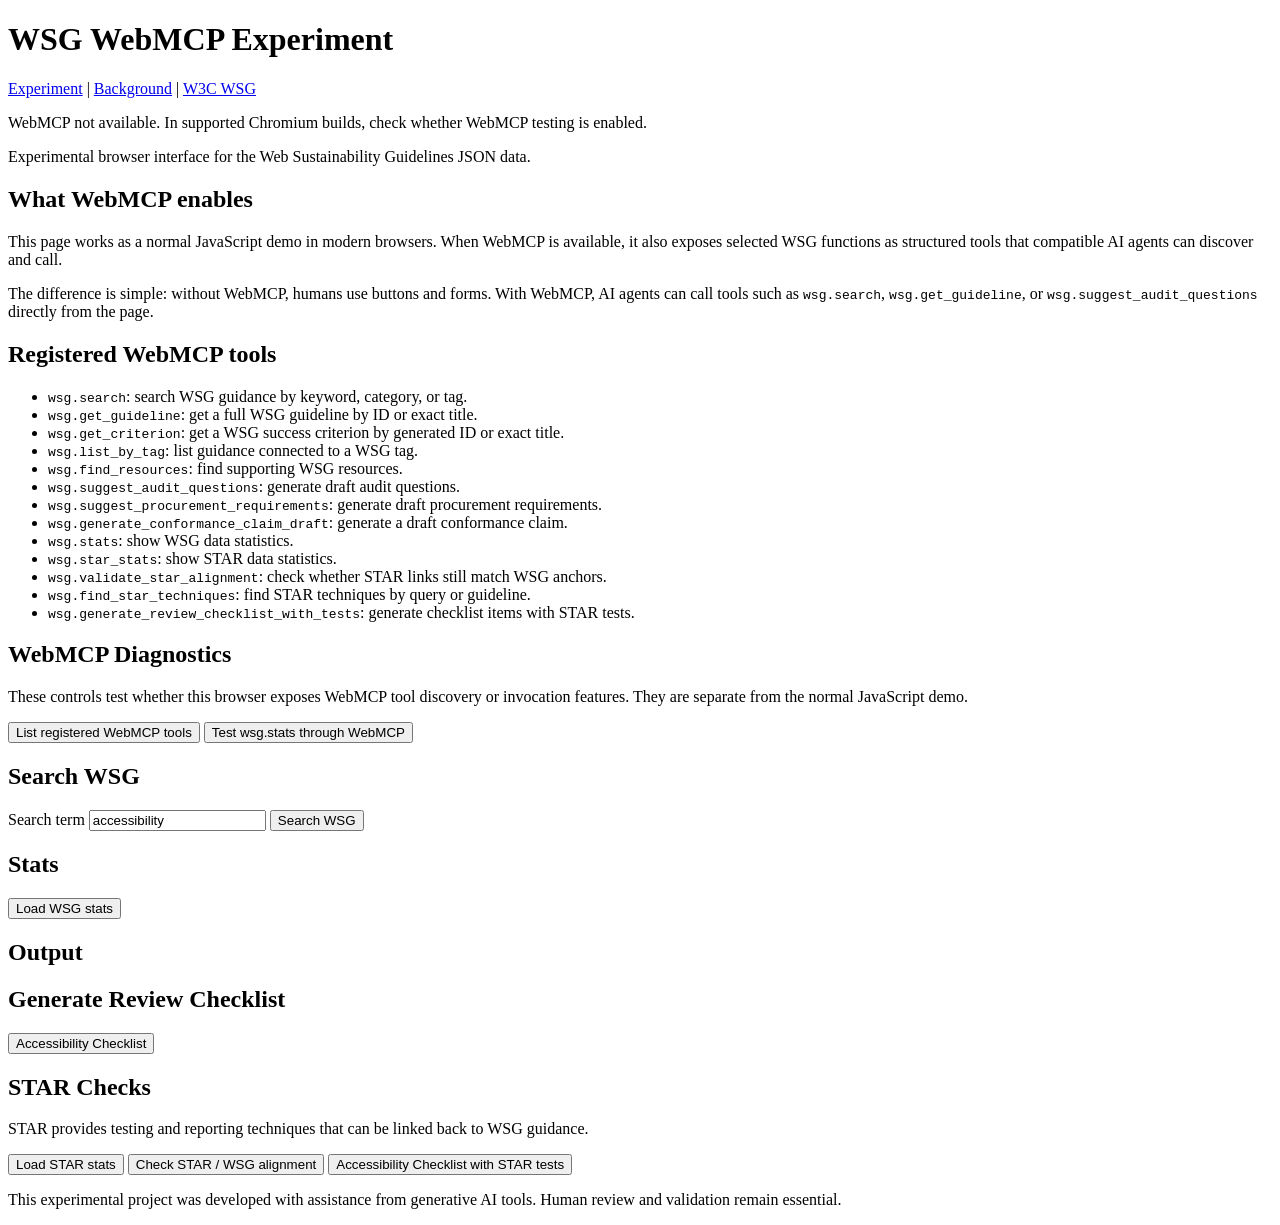
==== index.html @ 230e34dc "Update index.html" ====
<!doctype html>
<html lang="en">
<head>
  <meta charset="utf-8">
  <title>WSG WebMCP Experiment</title>
</head>
<body>
  <header>
    <h1>WSG WebMCP Experiment</h1>

    <nav>
      <a href="./index.html">Experiment</a>
      |
      <a href="./background.html">Background</a>
      |
      <a href="https://www.w3.org/TR/web-sustainability-guidelines/">W3C WSG</a>
    </nav>
  </header>

  <main>
    <p id="webmcp-status">Checking WebMCP...</p>

    <p>
      Experimental browser interface for the Web Sustainability Guidelines JSON data.
    </p>

    <section>
      <h2>What WebMCP enables</h2>

      <p>
        This page works as a normal JavaScript demo in modern browsers. When WebMCP is
        available, it also exposes selected WSG functions as structured tools that compatible
        AI agents can discover and call.
      </p>

      <p>
        The difference is simple: without WebMCP, humans use buttons and forms. With WebMCP,
        AI agents can call tools such as <code>wsg.search</code>,
        <code>wsg.get_guideline</code>, or <code>wsg.suggest_audit_questions</code>
        directly from the page.
      </p>
    </section>

    <section>
      <h2>Registered WebMCP tools</h2>

      <ul>
        <li><code>wsg.search</code>: search WSG guidance by keyword, category, or tag.</li>
        <li><code>wsg.get_guideline</code>: get a full WSG guideline by ID or exact title.</li>
        <li><code>wsg.get_criterion</code>: get a WSG success criterion by generated ID or exact title.</li>
        <li><code>wsg.list_by_tag</code>: list guidance connected to a WSG tag.</li>
        <li><code>wsg.find_resources</code>: find supporting WSG resources.</li>
        <li><code>wsg.suggest_audit_questions</code>: generate draft audit questions.</li>
        <li><code>wsg.suggest_procurement_requirements</code>: generate draft procurement requirements.</li>
        <li><code>wsg.generate_conformance_claim_draft</code>: generate a draft conformance claim.</li>
        <li><code>wsg.stats</code>: show WSG data statistics.</li>

<li><code>wsg.star_stats</code>: show STAR data statistics.</li>
<li><code>wsg.validate_star_alignment</code>: check whether STAR links still match WSG anchors.</li>
<li><code>wsg.find_star_techniques</code>: find STAR techniques by query or guideline.</li>
<li><code>wsg.generate_review_checklist_with_tests</code>: generate checklist items with STAR tests.</li>
        
      </ul>
    </section>

<section>
  <h2>WebMCP Diagnostics</h2>

  <p>
    These controls test whether this browser exposes WebMCP tool discovery or
    invocation features. They are separate from the normal JavaScript demo.
  </p>

  <button id="list-webmcp-tools" type="button">
    List registered WebMCP tools
  </button>

  <button id="test-webmcp-stats" type="button">
    Test wsg.stats through WebMCP
  </button>

  <pre id="webmcp-output"></pre>
</section>

<pre id="tool-output"></pre>
    
    <section>
      <h2>Search WSG</h2>

      <label for="search-query">Search term</label>
      <input id="search-query" type="search" value="accessibility">

      <button id="search-wsg" type="button">Search WSG</button>
    </section>

    <section>
      <h2>Stats</h2>

      <button id="load-stats" type="button">Load WSG stats</button>
    </section>

    <section>
      <h2>Output</h2>

      <pre id="output"></pre>
    </section>
  </main>

<h2>Generate Review Checklist</h2>

<button id="generate-checklist">
  Accessibility Checklist
</button>


<section>
  <h2>STAR Checks</h2>

  <p>
    STAR provides testing and reporting techniques that can be linked back to WSG guidance.
  </p>

  <button id="load-star-stats" type="button">
    Load STAR stats
  </button>

  <button id="validate-star-alignment" type="button">
    Check STAR / WSG alignment
  </button>

  <button id="generate-checklist-with-tests" type="button">
    Accessibility Checklist with STAR tests
  </button>
</section>

  
  <footer>
    <p>
      This experimental project was developed with assistance from generative AI tools.
      Human review and validation remain essential.
    </p>
  </footer>

  <script type="module" src="./src/app.js"></script>
</body>
</html>
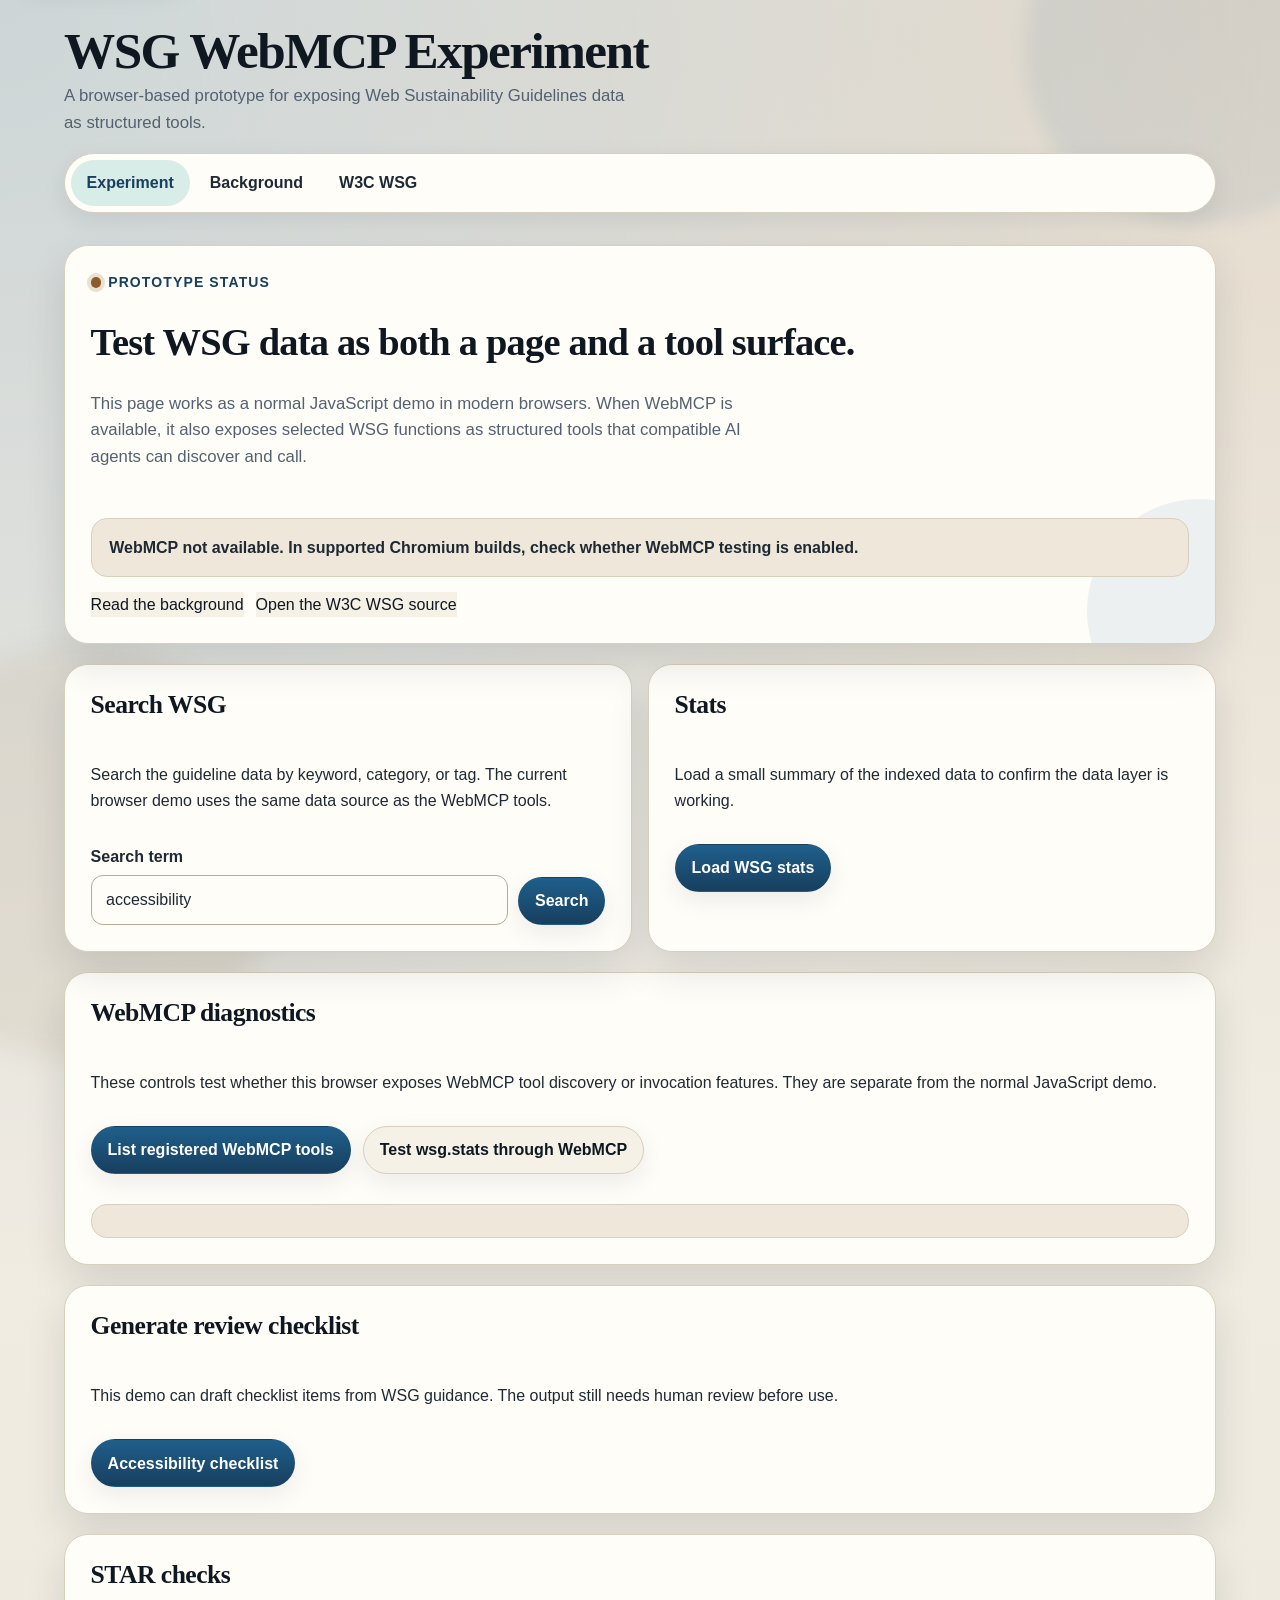
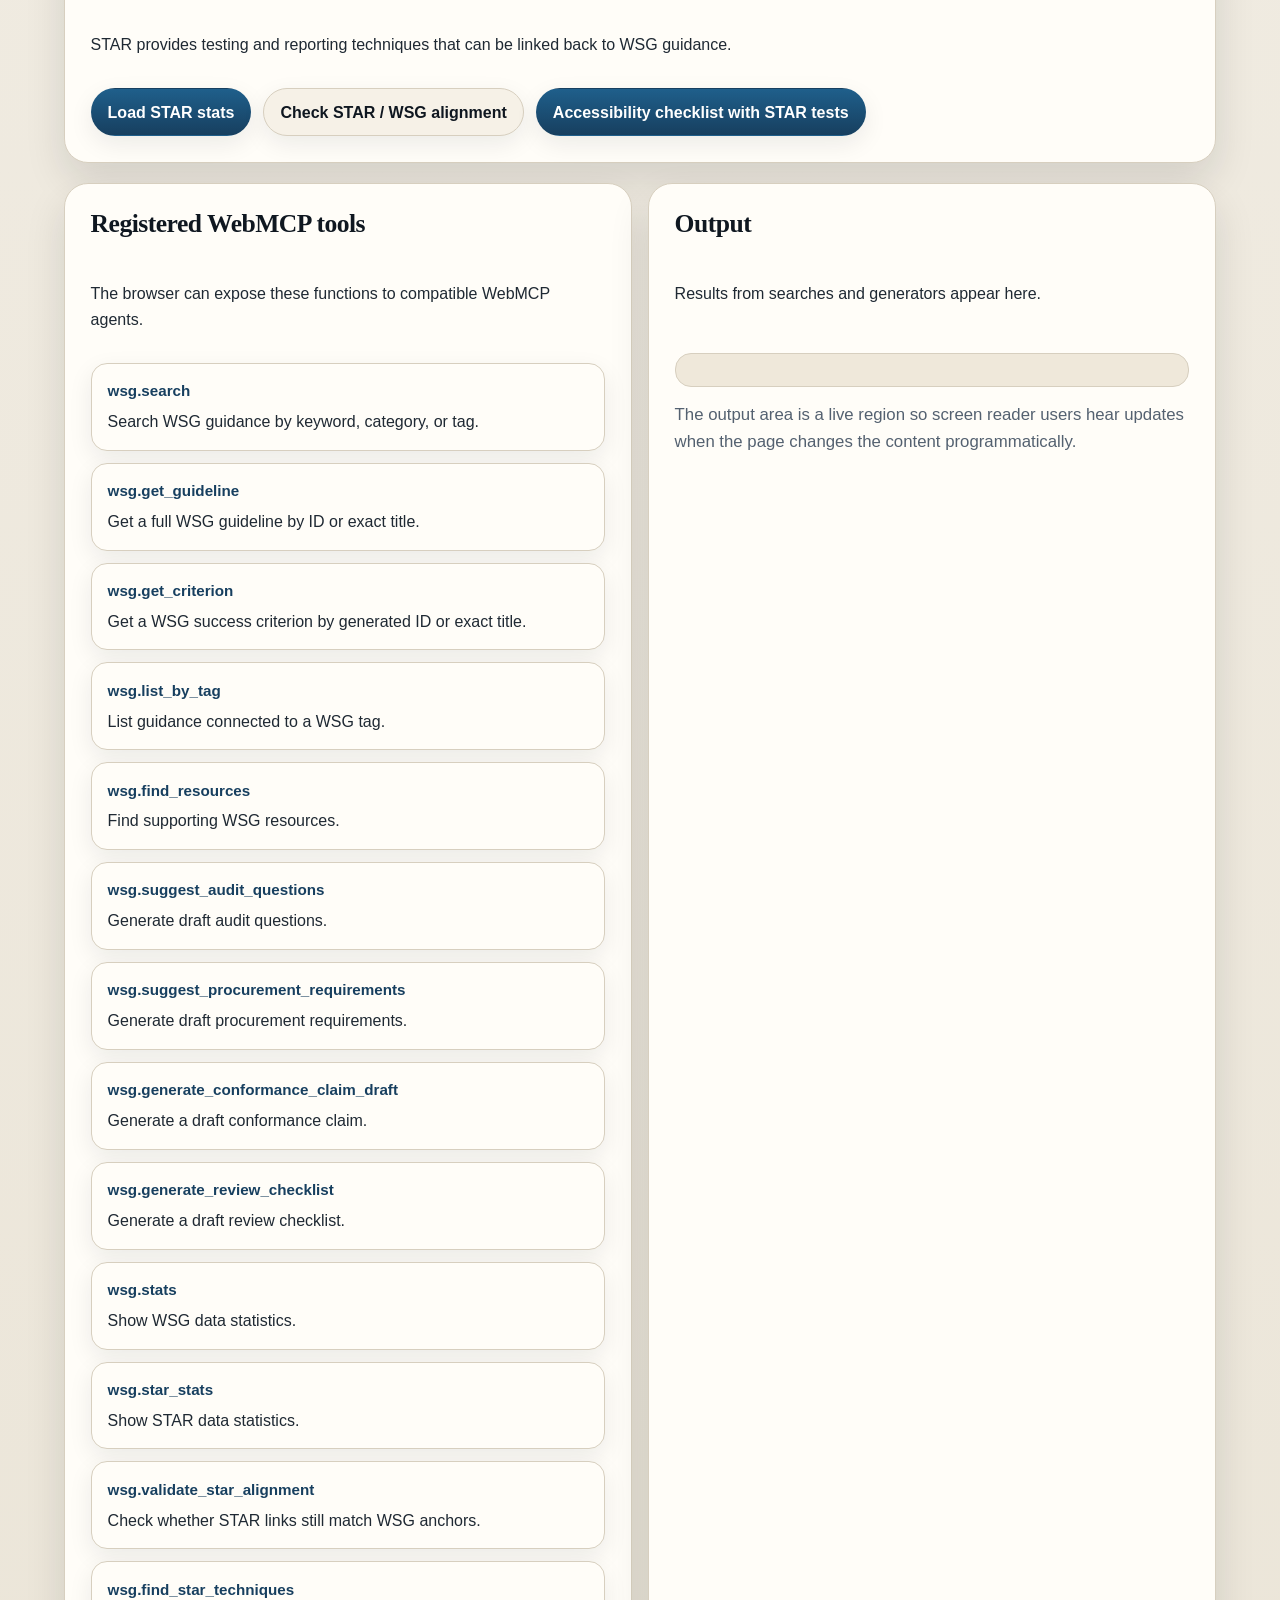
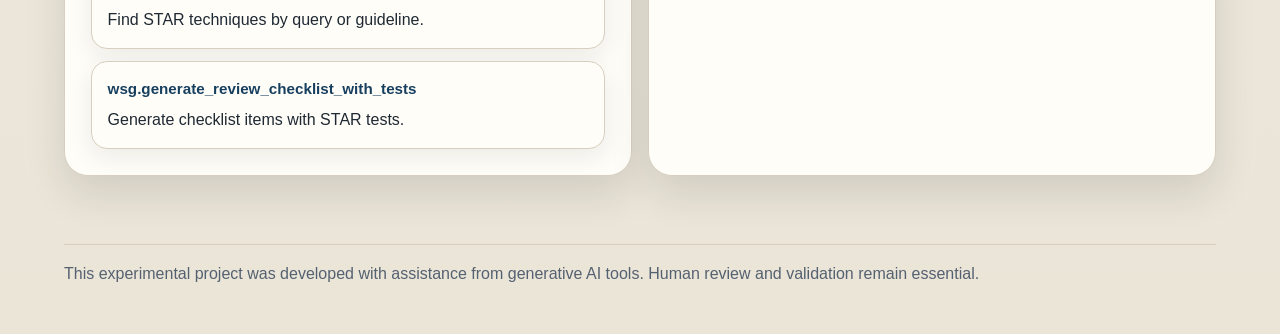
==== commit 9ad72c44: "Improve page design and accessibility" ====
--- a/index.html
+++ b/index.html
@@ -2,139 +2,190 @@
 <html lang="en">
 <head>
   <meta charset="utf-8">
+  <meta name="viewport" content="width=device-width, initial-scale=1">
   <title>WSG WebMCP Experiment</title>
+  <link rel="stylesheet" href="./styles/site.css">
 </head>
 <body>
-  <header>
-    <h1>WSG WebMCP Experiment</h1>
+  <a class="skip-link" href="#main">Skip to main content</a>
 
-    <nav>
-      <a href="./index.html">Experiment</a>
-      |
-      <a href="./background.html">Background</a>
-      |
-      <a href="https://www.w3.org/TR/web-sustainability-guidelines/">W3C WSG</a>
+  <header class="site-header">
+    <div class="site-branding">
+      <h1 class="site-title">WSG WebMCP Experiment</h1>
+      <p class="site-tagline">
+        A browser-based prototype for exposing Web Sustainability Guidelines data as
+        structured tools.
+      </p>
+    </div>
+
+    <nav class="site-nav" aria-label="Primary">
+      <ul class="site-nav__list">
+        <li><a href="./index.html" aria-current="page">Experiment</a></li>
+        <li><a href="./background.html">Background</a></li>
+        <li><a href="https://www.w3.org/TR/web-sustainability-guidelines/">W3C WSG</a></li>
+      </ul>
     </nav>
   </header>
 
-  <main>
-    <p id="webmcp-status">Checking WebMCP...</p>
+  <main id="main" class="page-shell" tabindex="-1">
+    <section class="hero">
+      <div class="hero__inner stack">
+        <p class="eyebrow">Prototype status</p>
+        <h2>Test WSG data as both a page and a tool surface.</h2>
 
-    <p>
-      Experimental browser interface for the Web Sustainability Guidelines JSON data.
-    </p>
+        <p class="lede">
+          This page works as a normal JavaScript demo in modern browsers. When WebMCP is
+          available, it also exposes selected WSG functions as structured tools that
+          compatible AI agents can discover and call.
+        </p>
 
-    <section>
-      <h2>What WebMCP enables</h2>
+        <p id="webmcp-status" class="status" role="status" aria-live="polite" aria-atomic="true">
+          Checking WebMCP...
+        </p>
 
-      <p>
-        This page works as a normal JavaScript demo in modern browsers. When WebMCP is
-        available, it also exposes selected WSG functions as structured tools that compatible
-        AI agents can discover and call.
-      </p>
-
-      <p>
-        The difference is simple: without WebMCP, humans use buttons and forms. With WebMCP,
-        AI agents can call tools such as <code>wsg.search</code>,
-        <code>wsg.get_guideline</code>, or <code>wsg.suggest_audit_questions</code>
-        directly from the page.
-      </p>
+        <div class="actions">
+          <a class="button secondary" href="./background.html">Read the background</a>
+          <a class="button secondary" href="https://www.w3.org/TR/web-sustainability-guidelines/">
+            Open the W3C WSG source
+          </a>
+        </div>
+      </div>
     </section>
 
-    <section>
-      <h2>Registered WebMCP tools</h2>
+    <div class="panel-grid panel-grid--two">
+      <section class="panel">
+        <div class="panel__inner stack">
+          <h2>Search WSG</h2>
 
-      <ul>
-        <li><code>wsg.search</code>: search WSG guidance by keyword, category, or tag.</li>
-        <li><code>wsg.get_guideline</code>: get a full WSG guideline by ID or exact title.</li>
-        <li><code>wsg.get_criterion</code>: get a WSG success criterion by generated ID or exact title.</li>
-        <li><code>wsg.list_by_tag</code>: list guidance connected to a WSG tag.</li>
-        <li><code>wsg.find_resources</code>: find supporting WSG resources.</li>
-        <li><code>wsg.suggest_audit_questions</code>: generate draft audit questions.</li>
-        <li><code>wsg.suggest_procurement_requirements</code>: generate draft procurement requirements.</li>
-        <li><code>wsg.generate_conformance_claim_draft</code>: generate a draft conformance claim.</li>
-        <li><code>wsg.stats</code>: show WSG data statistics.</li>
+          <p>
+            Search the guideline data by keyword, category, or tag. The current browser demo
+            uses the same data source as the WebMCP tools.
+          </p>
 
-<li><code>wsg.star_stats</code>: show STAR data statistics.</li>
-<li><code>wsg.validate_star_alignment</code>: check whether STAR links still match WSG anchors.</li>
-<li><code>wsg.find_star_techniques</code>: find STAR techniques by query or guideline.</li>
-<li><code>wsg.generate_review_checklist_with_tests</code>: generate checklist items with STAR tests.</li>
-        
-      </ul>
+          <div class="field-row field-row--search">
+            <div>
+              <label for="search-query">Search term</label>
+              <input id="search-query" type="search" value="accessibility">
+            </div>
+
+            <button id="search-wsg" type="button">Search</button>
+          </div>
+        </div>
+      </section>
+
+      <section class="panel">
+        <div class="panel__inner stack">
+          <h2>Stats</h2>
+
+          <p>
+            Load a small summary of the indexed data to confirm the data layer is working.
+          </p>
+
+          <div class="button-row">
+            <button id="load-stats" type="button">Load WSG stats</button>
+          </div>
+        </div>
+      </section>
+    </div>
+
+    <section class="panel">
+      <div class="panel__inner stack">
+        <h2>WebMCP diagnostics</h2>
+
+        <p>
+          These controls test whether this browser exposes WebMCP tool discovery or
+          invocation features. They are separate from the normal JavaScript demo.
+        </p>
+
+        <div class="button-row">
+          <button id="list-webmcp-tools" type="button">List registered WebMCP tools</button>
+          <button id="test-webmcp-stats" type="button" class="secondary">Test wsg.stats through WebMCP</button>
+        </div>
+
+        <pre id="webmcp-output" class="results" role="status" aria-live="polite" aria-atomic="true"></pre>
+      </div>
     </section>
 
-<section>
-  <h2>WebMCP Diagnostics</h2>
+    <section class="panel">
+      <div class="panel__inner stack">
+        <h2>Generate review checklist</h2>
 
-  <p>
-    These controls test whether this browser exposes WebMCP tool discovery or
-    invocation features. They are separate from the normal JavaScript demo.
-  </p>
+        <p>
+          This demo can draft checklist items from WSG guidance. The output still needs human
+          review before use.
+        </p>
 
-  <button id="list-webmcp-tools" type="button">
-    List registered WebMCP tools
-  </button>
-
-  <button id="test-webmcp-stats" type="button">
-    Test wsg.stats through WebMCP
-  </button>
-
-  <pre id="webmcp-output"></pre>
-</section>
-
-<pre id="tool-output"></pre>
-    
-    <section>
-      <h2>Search WSG</h2>
-
-      <label for="search-query">Search term</label>
-      <input id="search-query" type="search" value="accessibility">
-
-      <button id="search-wsg" type="button">Search WSG</button>
+        <div class="button-row">
+          <button id="generate-checklist" type="button">Accessibility checklist</button>
+        </div>
+      </div>
     </section>
 
-    <section>
-      <h2>Stats</h2>
+    <section class="panel">
+      <div class="panel__inner stack">
+        <h2>STAR checks</h2>
 
-      <button id="load-stats" type="button">Load WSG stats</button>
+        <p>
+          STAR provides testing and reporting techniques that can be linked back to WSG
+          guidance.
+        </p>
+
+        <div class="button-row">
+          <button id="load-star-stats" type="button">Load STAR stats</button>
+          <button id="validate-star-alignment" type="button" class="secondary">Check STAR / WSG alignment</button>
+          <button id="generate-checklist-with-tests" type="button">Accessibility checklist with STAR tests</button>
+        </div>
+      </div>
     </section>
 
-    <section>
-      <h2>Output</h2>
+    <div class="panel-grid panel-grid--two">
+      <section class="panel">
+        <div class="panel__inner stack">
+          <h2>Registered WebMCP tools</h2>
 
-      <pre id="output"></pre>
-    </section>
+          <p>
+            The browser can expose these functions to compatible WebMCP agents.
+          </p>
+
+          <ul class="tool-list">
+            <li><span class="tool-name">wsg.search</span>Search WSG guidance by keyword, category, or tag.</li>
+            <li><span class="tool-name">wsg.get_guideline</span>Get a full WSG guideline by ID or exact title.</li>
+            <li><span class="tool-name">wsg.get_criterion</span>Get a WSG success criterion by generated ID or exact title.</li>
+            <li><span class="tool-name">wsg.list_by_tag</span>List guidance connected to a WSG tag.</li>
+            <li><span class="tool-name">wsg.find_resources</span>Find supporting WSG resources.</li>
+            <li><span class="tool-name">wsg.suggest_audit_questions</span>Generate draft audit questions.</li>
+            <li><span class="tool-name">wsg.suggest_procurement_requirements</span>Generate draft procurement requirements.</li>
+            <li><span class="tool-name">wsg.generate_conformance_claim_draft</span>Generate a draft conformance claim.</li>
+            <li><span class="tool-name">wsg.generate_review_checklist</span>Generate a draft review checklist.</li>
+            <li><span class="tool-name">wsg.stats</span>Show WSG data statistics.</li>
+            <li><span class="tool-name">wsg.star_stats</span>Show STAR data statistics.</li>
+            <li><span class="tool-name">wsg.validate_star_alignment</span>Check whether STAR links still match WSG anchors.</li>
+            <li><span class="tool-name">wsg.find_star_techniques</span>Find STAR techniques by query or guideline.</li>
+            <li><span class="tool-name">wsg.generate_review_checklist_with_tests</span>Generate checklist items with STAR tests.</li>
+          </ul>
+        </div>
+      </section>
+
+      <section class="panel">
+        <div class="panel__inner stack">
+          <h2>Output</h2>
+
+          <p>
+            Results from searches and generators appear here.
+          </p>
+
+          <pre id="output" class="results" role="status" aria-live="polite" aria-atomic="true"></pre>
+
+          <p class="lede">
+            The output area is a live region so screen reader users hear updates when the page
+            changes the content programmatically.
+          </p>
+        </div>
+      </section>
+    </div>
   </main>
 
-<h2>Generate Review Checklist</h2>
-
-<button id="generate-checklist">
-  Accessibility Checklist
-</button>
-
-
-<section>
-  <h2>STAR Checks</h2>
-
-  <p>
-    STAR provides testing and reporting techniques that can be linked back to WSG guidance.
-  </p>
-
-  <button id="load-star-stats" type="button">
-    Load STAR stats
-  </button>
-
-  <button id="validate-star-alignment" type="button">
-    Check STAR / WSG alignment
-  </button>
-
-  <button id="generate-checklist-with-tests" type="button">
-    Accessibility Checklist with STAR tests
-  </button>
-</section>
-
-  
-  <footer>
+  <footer class="footer">
     <p>
       This experimental project was developed with assistance from generative AI tools.
       Human review and validation remain essential.
--- a/styles/site.css
+++ b/styles/site.css
@@ -0,0 +1,570 @@
+:root {
+  color-scheme: light dark;
+  --page-bg: #f3efe7;
+  --page-bg-alt: #ebe5d8;
+  --surface: #fffdf8;
+  --surface-strong: #f6f1e7;
+  --surface-inset: #efe8da;
+  --border: #d7cfbf;
+  --border-strong: #b8ac97;
+  --text: #1f2933;
+  --text-muted: #546170;
+  --heading: #0f1720;
+  --link: #0d6b67;
+  --link-hover: #0a5754;
+  --accent: #1f5f8b;
+  --accent-strong: #173f5f;
+  --accent-warm: #8a5d2b;
+  --accent-soft: #d8ece8;
+  --focus-ring: #ff8b3d;
+  --shadow: 0 18px 40px rgba(15, 23, 32, 0.12);
+  --shadow-soft: 0 8px 24px rgba(15, 23, 32, 0.08);
+  --radius-lg: 1.5rem;
+  --radius-md: 1rem;
+  --radius-sm: 0.75rem;
+  --content-width: 72rem;
+  --body-font: "Trebuchet MS", "Verdana", sans-serif;
+  --heading-font: "Iowan Old Style", "Palatino Linotype", "Book Antiqua", Georgia, serif;
+  --mono-font: "SFMono-Regular", Consolas, "Liberation Mono", Menlo, monospace;
+}
+
+@media (prefers-color-scheme: dark) {
+  :root {
+    --page-bg: #10141a;
+    --page-bg-alt: #161b22;
+    --surface: #1a2028;
+    --surface-strong: #202733;
+    --surface-inset: #111822;
+    --border: #344150;
+    --border-strong: #4a5c72;
+    --text: #eef2f7;
+    --text-muted: #b8c3cf;
+    --heading: #ffffff;
+    --link: #7bd0c5;
+    --link-hover: #9be2d8;
+    --accent: #85b7ff;
+    --accent-strong: #b8d4ff;
+    --accent-warm: #f0b774;
+    --accent-soft: #16343a;
+    --focus-ring: #ffd27d;
+    --shadow: 0 18px 40px rgba(0, 0, 0, 0.35);
+    --shadow-soft: 0 8px 24px rgba(0, 0, 0, 0.22);
+  }
+}
+
+@media (prefers-contrast: more) {
+  :root {
+    --page-bg: Canvas;
+    --page-bg-alt: Canvas;
+    --surface: Canvas;
+    --surface-strong: Canvas;
+    --surface-inset: Canvas;
+    --border: CanvasText;
+    --border-strong: CanvasText;
+    --text: CanvasText;
+    --text-muted: CanvasText;
+    --heading: CanvasText;
+    --link: LinkText;
+    --link-hover: LinkText;
+    --accent: LinkText;
+    --accent-strong: LinkText;
+    --accent-warm: LinkText;
+    --accent-soft: Canvas;
+    --focus-ring: Highlight;
+    --shadow: none;
+    --shadow-soft: none;
+  }
+}
+
+* {
+  box-sizing: border-box;
+}
+
+html {
+  scroll-behavior: smooth;
+}
+
+@media (prefers-reduced-motion: reduce) {
+  html {
+    scroll-behavior: auto;
+  }
+
+  *, *::before, *::after {
+    animation-duration: 0.01ms !important;
+    animation-iteration-count: 1 !important;
+    transition-duration: 0.01ms !important;
+    scroll-behavior: auto !important;
+  }
+}
+
+body {
+  margin: 0;
+  min-height: 100vh;
+  background:
+    radial-gradient(circle at top left, rgba(31, 95, 139, 0.18), transparent 34%),
+    radial-gradient(circle at top right, rgba(138, 93, 43, 0.14), transparent 30%),
+    linear-gradient(180deg, var(--page-bg) 0%, var(--page-bg-alt) 100%);
+  color: var(--text);
+  font-family: var(--body-font);
+  line-height: 1.6;
+  text-rendering: optimizeLegibility;
+}
+
+body::before,
+body::after {
+  content: "";
+  position: fixed;
+  inset: auto;
+  z-index: -1;
+  pointer-events: none;
+}
+
+body::before {
+  top: -8rem;
+  right: -6rem;
+  width: 22rem;
+  height: 22rem;
+  border-radius: 50%;
+  background: rgba(31, 95, 139, 0.08);
+  filter: blur(8px);
+}
+
+body::after {
+  bottom: -10rem;
+  left: -8rem;
+  width: 26rem;
+  height: 26rem;
+  border-radius: 50%;
+  background: rgba(138, 93, 43, 0.08);
+  filter: blur(12px);
+}
+
+a {
+  color: var(--link);
+  text-decoration-thickness: 0.12em;
+  text-underline-offset: 0.18em;
+}
+
+a:hover {
+  color: var(--link-hover);
+}
+
+a:focus-visible,
+button:focus-visible,
+input:focus-visible {
+  outline: 3px solid var(--focus-ring);
+  outline-offset: 3px;
+}
+
+img {
+  max-width: 100%;
+  display: block;
+}
+
+code,
+pre {
+  font-family: var(--mono-font);
+}
+
+code {
+  background: var(--surface-strong);
+  border: 1px solid var(--border);
+  border-radius: 0.45rem;
+  padding: 0.1rem 0.35rem;
+}
+
+pre code {
+  background: transparent;
+  border: 0;
+  padding: 0;
+}
+
+.skip-link {
+  position: absolute;
+  left: 1rem;
+  top: -4rem;
+  z-index: 999;
+  padding: 0.75rem 1rem;
+  border-radius: 999px;
+  background: var(--heading);
+  color: #ffffff;
+  text-decoration: none;
+  box-shadow: var(--shadow-soft);
+}
+
+.skip-link:focus {
+  top: 1rem;
+}
+
+.site-header,
+.page-shell {
+  width: min(var(--content-width), calc(100% - 2rem));
+  margin: 0 auto;
+}
+
+.site-header {
+  padding: 1.5rem 0 1rem;
+}
+
+.site-branding {
+  display: grid;
+  gap: 0.35rem;
+  margin-bottom: 1rem;
+}
+
+.site-title {
+  margin: 0;
+  color: var(--heading);
+  font-family: var(--heading-font);
+  font-size: clamp(2rem, 4vw, 3.5rem);
+  line-height: 1.05;
+  letter-spacing: -0.03em;
+}
+
+.site-tagline {
+  max-width: 62ch;
+  margin: 0;
+  color: var(--text-muted);
+  font-size: 1.05rem;
+}
+
+.site-nav {
+  border: 1px solid var(--border);
+  border-radius: 999px;
+  background: var(--surface);
+  box-shadow: var(--shadow-soft);
+}
+
+.site-nav__list {
+  display: flex;
+  flex-wrap: wrap;
+  gap: 0.25rem;
+  list-style: none;
+  margin: 0;
+  padding: 0.35rem;
+}
+
+.site-nav__list a {
+  display: inline-flex;
+  align-items: center;
+  min-height: 2.75rem;
+  padding: 0.65rem 1rem;
+  border-radius: 999px;
+  color: var(--text);
+  text-decoration: none;
+  font-weight: 700;
+}
+
+.site-nav__list a:hover,
+.site-nav__list a[aria-current="page"] {
+  background: var(--accent-soft);
+  color: var(--accent-strong);
+}
+
+.page-shell {
+  padding: 1rem 0 3rem;
+}
+
+.hero,
+.panel {
+  margin-bottom: 1.25rem;
+  padding: clamp(1.25rem, 2vw, 2rem);
+  border: 1px solid var(--border);
+  border-radius: var(--radius-lg);
+  background: var(--surface);
+  box-shadow: var(--shadow);
+}
+
+.hero {
+  position: relative;
+  overflow: hidden;
+}
+
+.hero::after {
+  content: "";
+  position: absolute;
+  inset: auto -6rem -5rem auto;
+  width: 14rem;
+  height: 14rem;
+  border-radius: 50%;
+  background: rgba(31, 95, 139, 0.08);
+}
+
+.hero__inner,
+.panel__inner {
+  position: relative;
+  z-index: 1;
+}
+
+.hero h2,
+.panel h2,
+.panel h3 {
+  margin: 0 0 0.75rem;
+  color: var(--heading);
+  font-family: var(--heading-font);
+  line-height: 1.15;
+  letter-spacing: -0.02em;
+}
+
+.hero h2 {
+  font-size: clamp(1.6rem, 3vw, 2.4rem);
+}
+
+.panel h2 {
+  font-size: clamp(1.35rem, 2vw, 1.85rem);
+}
+
+.panel h3 {
+  font-size: 1.15rem;
+}
+
+.eyebrow {
+  display: inline-flex;
+  align-items: center;
+  gap: 0.45rem;
+  margin: 0 0 0.75rem;
+  color: var(--accent-strong);
+  font-size: 0.875rem;
+  font-weight: 800;
+  letter-spacing: 0.08em;
+  text-transform: uppercase;
+}
+
+.eyebrow::before {
+  content: "";
+  width: 0.65rem;
+  height: 0.65rem;
+  border-radius: 999px;
+  background: var(--accent-warm);
+  box-shadow: 0 0 0 4px rgba(138, 93, 43, 0.18);
+}
+
+.lede {
+  max-width: 70ch;
+  margin: 0 0 1rem;
+  color: var(--text-muted);
+  font-size: 1.05rem;
+}
+
+.status,
+.results {
+  margin: 1rem 0 0;
+  padding: 1rem 1.1rem;
+  border: 1px solid var(--border);
+  border-radius: var(--radius-md);
+  background: var(--surface-inset);
+  color: var(--text);
+  white-space: pre-wrap;
+  overflow: auto;
+}
+
+.status {
+  font-weight: 700;
+}
+
+.panel-grid {
+  display: grid;
+  gap: 1rem;
+}
+
+.panel-grid--two {
+  grid-template-columns: repeat(2, minmax(0, 1fr));
+}
+
+.panel-grid--three {
+  grid-template-columns: repeat(3, minmax(0, 1fr));
+}
+
+.stack {
+  display: grid;
+  gap: 0.9rem;
+}
+
+.actions,
+.button-row {
+  display: flex;
+  flex-wrap: wrap;
+  gap: 0.75rem;
+}
+
+.field-row {
+  display: grid;
+  gap: 0.65rem;
+  align-items: end;
+}
+
+.field-row--search {
+  grid-template-columns: minmax(0, 1fr) auto;
+}
+
+label {
+  display: inline-block;
+  margin-bottom: 0.35rem;
+  font-weight: 700;
+}
+
+input[type="search"] {
+  width: 100%;
+  min-height: 3rem;
+  padding: 0.7rem 0.9rem;
+  border: 1px solid var(--border-strong);
+  border-radius: var(--radius-sm);
+  background: var(--surface);
+  color: var(--text);
+  font: inherit;
+}
+
+button {
+  appearance: none;
+  min-height: 3rem;
+  padding: 0.7rem 1rem;
+  border: 1px solid transparent;
+  border-radius: 999px;
+  background: linear-gradient(180deg, var(--accent), var(--accent-strong));
+  color: #ffffff;
+  font: inherit;
+  font-weight: 800;
+  line-height: 1.2;
+  cursor: pointer;
+  box-shadow: var(--shadow-soft);
+  transition: transform 140ms ease, box-shadow 140ms ease, filter 140ms ease;
+}
+
+button:hover {
+  filter: brightness(1.04);
+  transform: translateY(-1px);
+}
+
+button:active {
+  transform: translateY(0);
+  box-shadow: none;
+}
+
+button.secondary {
+  background: var(--surface-strong);
+  color: var(--heading);
+  border-color: var(--border);
+}
+
+.button {
+  display: inline-flex;
+  align-items: center;
+  justify-content: center;
+  text-decoration: none;
+}
+
+.button.secondary {
+  background: var(--surface-strong);
+  color: var(--heading);
+  border-color: var(--border);
+}
+
+.tool-list,
+.bullet-list {
+  margin: 0;
+  padding-left: 1.25rem;
+}
+
+.tool-list {
+  display: grid;
+  gap: 0.75rem;
+  grid-template-columns: repeat(auto-fit, minmax(18rem, 1fr));
+  padding-left: 0;
+  list-style: none;
+}
+
+.tool-list li {
+  padding: 0.95rem 1rem;
+  border: 1px solid var(--border);
+  border-radius: var(--radius-md);
+  background: var(--surface);
+  box-shadow: var(--shadow-soft);
+}
+
+.tool-name {
+  display: block;
+  margin-bottom: 0.35rem;
+  color: var(--accent-strong);
+  font-size: 0.95rem;
+  font-weight: 800;
+}
+
+.summary-grid {
+  display: grid;
+  gap: 1rem;
+  grid-template-columns: repeat(auto-fit, minmax(15rem, 1fr));
+}
+
+.summary-card {
+  padding: 1rem;
+  border: 1px solid var(--border);
+  border-radius: var(--radius-md);
+  background: var(--surface-strong);
+}
+
+.summary-card p {
+  margin: 0.35rem 0 0;
+}
+
+.summary-card strong {
+  display: block;
+  color: var(--heading);
+  font-family: var(--heading-font);
+  font-size: 1.05rem;
+}
+
+.footer {
+  width: min(var(--content-width), calc(100% - 2rem));
+  margin: 0 auto;
+  padding: 0 0 3rem;
+  color: var(--text-muted);
+}
+
+.footer p {
+  margin: 0;
+  padding-top: 1rem;
+  border-top: 1px solid var(--border);
+}
+
+@media (max-width: 720px) {
+  .site-header,
+  .page-shell,
+  .footer {
+    width: min(var(--content-width), calc(100% - 1rem));
+  }
+
+  .site-nav__list {
+    justify-content: center;
+  }
+
+  .field-row--search,
+  .panel-grid--two,
+  .panel-grid--three {
+    grid-template-columns: 1fr;
+  }
+
+  .actions,
+  .button-row {
+    flex-direction: column;
+  }
+
+  button {
+    width: 100%;
+  }
+}
+
+@media (forced-colors: active) {
+  .skip-link {
+    background: CanvasText;
+    color: Canvas;
+  }
+
+  .button,
+  button,
+  input[type="search"] {
+    border: 1px solid ButtonText;
+    box-shadow: none;
+    background: Canvas;
+    color: CanvasText;
+  }
+}
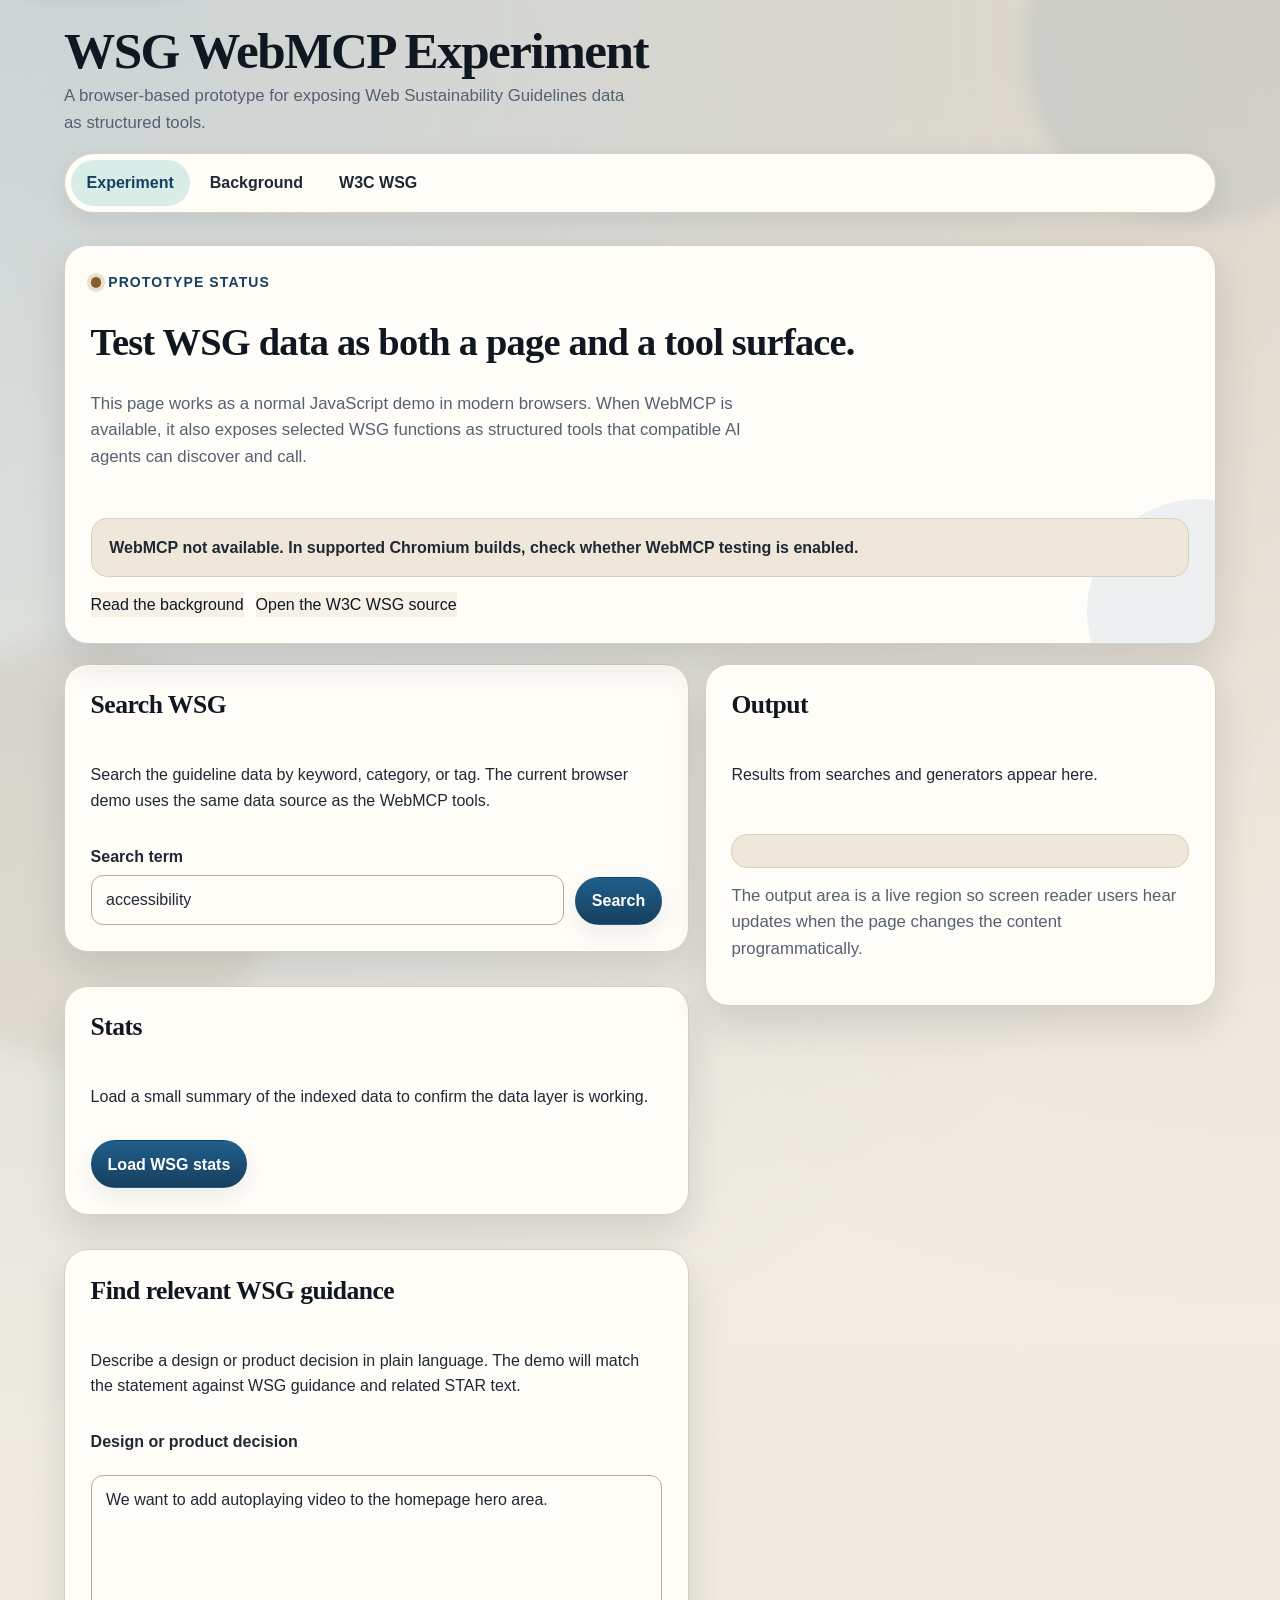
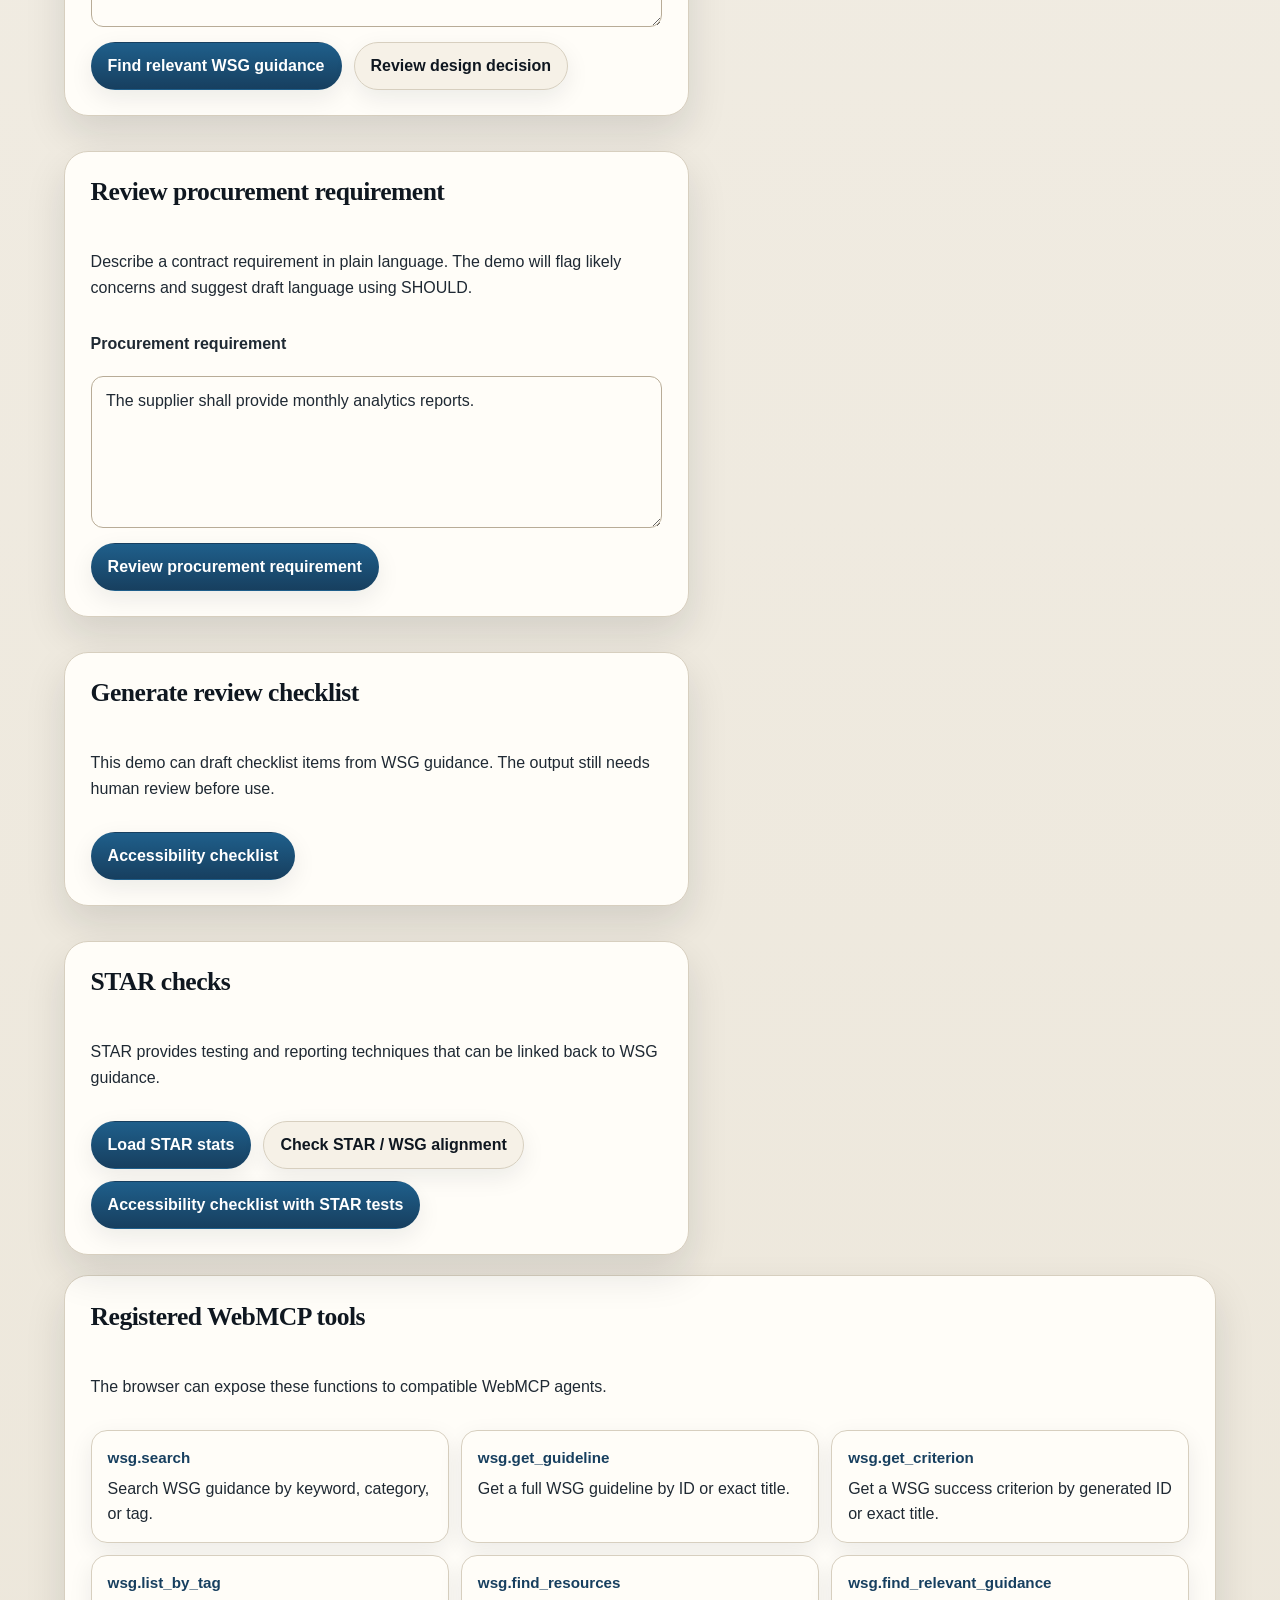
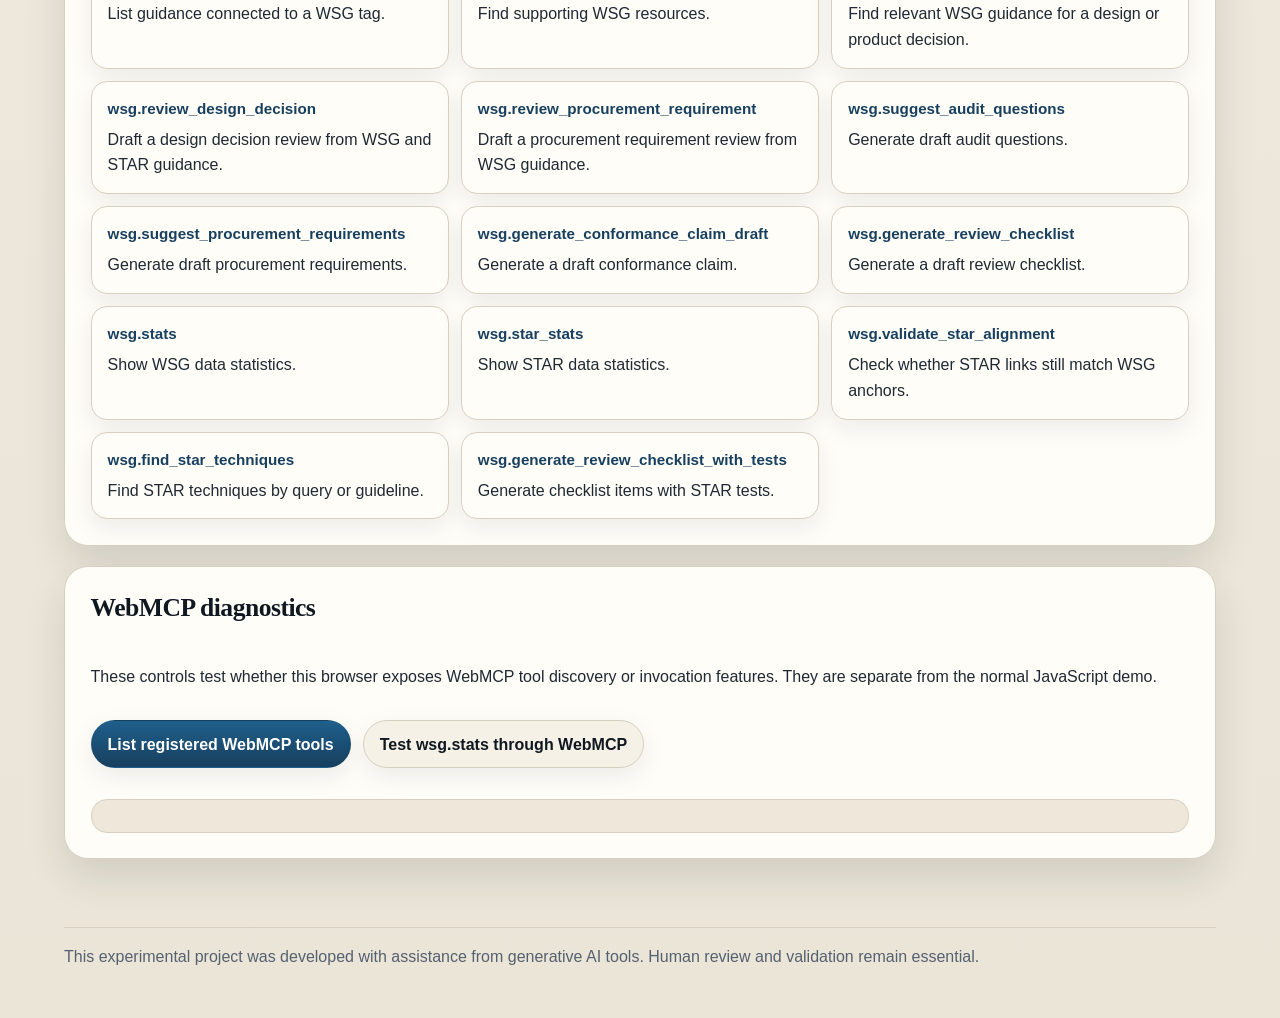
==== commit c755d793: "Refine task-layer layout and docs" ====
--- a/index.html
+++ b/index.html
@@ -52,121 +52,117 @@
       </div>
     </section>
 
-    <div class="panel-grid panel-grid--two">
-      <section class="panel">
-        <div class="panel__inner stack">
-          <h2>Search WSG</h2>
-
-          <p>
-            Search the guideline data by keyword, category, or tag. The current browser demo
-            uses the same data source as the WebMCP tools.
-          </p>
-
-          <div class="field-row field-row--search">
-            <div>
-              <label for="search-query">Search term</label>
-              <input id="search-query" type="search" value="accessibility">
-            </div>
-
-            <button id="search-wsg" type="button">Search</button>
-          </div>
-        </div>
-      </section>
-
-      <section class="panel">
-        <div class="panel__inner stack">
-          <h2>Stats</h2>
-
-          <p>
-            Load a small summary of the indexed data to confirm the data layer is working.
-          </p>
-
-          <div class="button-row">
-            <button id="load-stats" type="button">Load WSG stats</button>
-          </div>
-        </div>
-      </section>
-    </div>
-
-    <section class="panel">
-      <div class="panel__inner stack">
-        <h2>WebMCP diagnostics</h2>
-
-        <p>
-          These controls test whether this browser exposes WebMCP tool discovery or
-          invocation features. They are separate from the normal JavaScript demo.
-        </p>
-
-        <div class="button-row">
-          <button id="list-webmcp-tools" type="button">List registered WebMCP tools</button>
-          <button id="test-webmcp-stats" type="button" class="secondary">Test wsg.stats through WebMCP</button>
-        </div>
-
-        <pre id="webmcp-output" class="results" role="status" aria-live="polite" aria-atomic="true"></pre>
-      </div>
-    </section>
-
-    <section class="panel">
-      <div class="panel__inner stack">
-        <h2>Generate review checklist</h2>
-
-        <p>
-          This demo can draft checklist items from WSG guidance. The output still needs human
-          review before use.
-        </p>
-
-        <div class="button-row">
-          <button id="generate-checklist" type="button">Accessibility checklist</button>
-        </div>
-      </div>
-    </section>
-
-    <section class="panel">
-      <div class="panel__inner stack">
-        <h2>STAR checks</h2>
-
-        <p>
-          STAR provides testing and reporting techniques that can be linked back to WSG
-          guidance.
-        </p>
-
-        <div class="button-row">
-          <button id="load-star-stats" type="button">Load STAR stats</button>
-          <button id="validate-star-alignment" type="button" class="secondary">Check STAR / WSG alignment</button>
-          <button id="generate-checklist-with-tests" type="button">Accessibility checklist with STAR tests</button>
-        </div>
-      </div>
-    </section>
-
-    <div class="panel-grid panel-grid--two">
-      <section class="panel">
-        <div class="panel__inner stack">
-          <h2>Registered WebMCP tools</h2>
-
-          <p>
-            The browser can expose these functions to compatible WebMCP agents.
-          </p>
-
-          <ul class="tool-list">
-            <li><span class="tool-name">wsg.search</span>Search WSG guidance by keyword, category, or tag.</li>
-            <li><span class="tool-name">wsg.get_guideline</span>Get a full WSG guideline by ID or exact title.</li>
-            <li><span class="tool-name">wsg.get_criterion</span>Get a WSG success criterion by generated ID or exact title.</li>
-            <li><span class="tool-name">wsg.list_by_tag</span>List guidance connected to a WSG tag.</li>
-            <li><span class="tool-name">wsg.find_resources</span>Find supporting WSG resources.</li>
-            <li><span class="tool-name">wsg.suggest_audit_questions</span>Generate draft audit questions.</li>
-            <li><span class="tool-name">wsg.suggest_procurement_requirements</span>Generate draft procurement requirements.</li>
-            <li><span class="tool-name">wsg.generate_conformance_claim_draft</span>Generate a draft conformance claim.</li>
-            <li><span class="tool-name">wsg.generate_review_checklist</span>Generate a draft review checklist.</li>
-            <li><span class="tool-name">wsg.stats</span>Show WSG data statistics.</li>
-            <li><span class="tool-name">wsg.star_stats</span>Show STAR data statistics.</li>
-            <li><span class="tool-name">wsg.validate_star_alignment</span>Check whether STAR links still match WSG anchors.</li>
-            <li><span class="tool-name">wsg.find_star_techniques</span>Find STAR techniques by query or guideline.</li>
-            <li><span class="tool-name">wsg.generate_review_checklist_with_tests</span>Generate checklist items with STAR tests.</li>
-          </ul>
-        </div>
-      </section>
-
-      <section class="panel">
+    <div class="panel-grid panel-grid--two panel-grid--main">
+      <div class="stack">
+        <section class="panel">
+          <div class="panel__inner stack">
+            <h2>Search WSG</h2>
+
+            <p>
+              Search the guideline data by keyword, category, or tag. The current browser demo
+              uses the same data source as the WebMCP tools.
+            </p>
+
+            <div class="field-row field-row--search">
+              <div>
+                <label for="search-query">Search term</label>
+                <input id="search-query" type="search" value="accessibility">
+              </div>
+
+              <button id="search-wsg" type="button">Search</button>
+            </div>
+          </div>
+        </section>
+
+        <section class="panel">
+          <div class="panel__inner stack">
+            <h2>Stats</h2>
+
+            <p>
+              Load a small summary of the indexed data to confirm the data layer is working.
+            </p>
+
+            <div class="button-row">
+              <button id="load-stats" type="button">Load WSG stats</button>
+            </div>
+          </div>
+        </section>
+
+        <section class="panel">
+          <div class="panel__inner stack">
+            <h2>Find relevant WSG guidance</h2>
+
+            <p>
+              Describe a design or product decision in plain language. The demo will match the
+              statement against WSG guidance and related STAR text.
+            </p>
+
+            <div class="stack">
+              <label for="guidance-description">Design or product decision</label>
+              <textarea id="guidance-description" rows="5">We want to add autoplaying video to the homepage hero area.</textarea>
+            </div>
+
+            <div class="button-row">
+              <button id="find-relevant-guidance" type="button">Find relevant WSG guidance</button>
+              <button id="review-design-decision" type="button" class="secondary">Review design decision</button>
+            </div>
+          </div>
+        </section>
+
+        <section class="panel">
+          <div class="panel__inner stack">
+            <h2>Review procurement requirement</h2>
+
+            <p>
+              Describe a contract requirement in plain language. The demo will flag likely concerns
+              and suggest draft language using SHOULD.
+            </p>
+
+            <div class="stack">
+              <label for="procurement-requirement">Procurement requirement</label>
+              <textarea id="procurement-requirement" rows="5">The supplier shall provide monthly analytics reports.</textarea>
+            </div>
+
+            <div class="button-row">
+              <button id="review-procurement-requirement" type="button">Review procurement requirement</button>
+            </div>
+          </div>
+        </section>
+
+        <section class="panel">
+          <div class="panel__inner stack">
+            <h2>Generate review checklist</h2>
+
+            <p>
+              This demo can draft checklist items from WSG guidance. The output still needs human
+              review before use.
+            </p>
+
+            <div class="button-row">
+              <button id="generate-checklist" type="button">Accessibility checklist</button>
+            </div>
+          </div>
+        </section>
+
+        <section class="panel">
+          <div class="panel__inner stack">
+            <h2>STAR checks</h2>
+
+            <p>
+              STAR provides testing and reporting techniques that can be linked back to WSG
+              guidance.
+            </p>
+
+            <div class="button-row">
+              <button id="load-star-stats" type="button">Load STAR stats</button>
+              <button id="validate-star-alignment" type="button" class="secondary">Check STAR / WSG alignment</button>
+              <button id="generate-checklist-with-tests" type="button">Accessibility checklist with STAR tests</button>
+            </div>
+          </div>
+        </section>
+      </div>
+
+      <section class="panel panel--output">
         <div class="panel__inner stack">
           <h2>Output</h2>
 
@@ -174,7 +170,7 @@
             Results from searches and generators appear here.
           </p>
 
-          <pre id="output" class="results" role="status" aria-live="polite" aria-atomic="true"></pre>
+          <div id="output" class="results" role="status" aria-live="polite" aria-atomic="true"></div>
 
           <p class="lede">
             The output area is a live region so screen reader users hear updates when the page
@@ -183,6 +179,54 @@
         </div>
       </section>
     </div>
+
+    <section class="panel">
+      <div class="panel__inner stack">
+        <h2>Registered WebMCP tools</h2>
+
+        <p>
+          The browser can expose these functions to compatible WebMCP agents.
+        </p>
+
+        <ul class="tool-list">
+          <li><span class="tool-name">wsg.search</span>Search WSG guidance by keyword, category, or tag.</li>
+          <li><span class="tool-name">wsg.get_guideline</span>Get a full WSG guideline by ID or exact title.</li>
+          <li><span class="tool-name">wsg.get_criterion</span>Get a WSG success criterion by generated ID or exact title.</li>
+          <li><span class="tool-name">wsg.list_by_tag</span>List guidance connected to a WSG tag.</li>
+          <li><span class="tool-name">wsg.find_resources</span>Find supporting WSG resources.</li>
+          <li><span class="tool-name">wsg.find_relevant_guidance</span>Find relevant WSG guidance for a design or product decision.</li>
+          <li><span class="tool-name">wsg.review_design_decision</span>Draft a design decision review from WSG and STAR guidance.</li>
+          <li><span class="tool-name">wsg.review_procurement_requirement</span>Draft a procurement requirement review from WSG guidance.</li>
+          <li><span class="tool-name">wsg.suggest_audit_questions</span>Generate draft audit questions.</li>
+          <li><span class="tool-name">wsg.suggest_procurement_requirements</span>Generate draft procurement requirements.</li>
+          <li><span class="tool-name">wsg.generate_conformance_claim_draft</span>Generate a draft conformance claim.</li>
+          <li><span class="tool-name">wsg.generate_review_checklist</span>Generate a draft review checklist.</li>
+          <li><span class="tool-name">wsg.stats</span>Show WSG data statistics.</li>
+          <li><span class="tool-name">wsg.star_stats</span>Show STAR data statistics.</li>
+          <li><span class="tool-name">wsg.validate_star_alignment</span>Check whether STAR links still match WSG anchors.</li>
+          <li><span class="tool-name">wsg.find_star_techniques</span>Find STAR techniques by query or guideline.</li>
+          <li><span class="tool-name">wsg.generate_review_checklist_with_tests</span>Generate checklist items with STAR tests.</li>
+        </ul>
+      </div>
+    </section>
+
+    <section class="panel">
+      <div class="panel__inner stack">
+        <h2>WebMCP diagnostics</h2>
+
+        <p>
+          These controls test whether this browser exposes WebMCP tool discovery or
+          invocation features. They are separate from the normal JavaScript demo.
+        </p>
+
+        <div class="button-row">
+          <button id="list-webmcp-tools" type="button">List registered WebMCP tools</button>
+          <button id="test-webmcp-stats" type="button" class="secondary">Test wsg.stats through WebMCP</button>
+        </div>
+
+        <pre id="webmcp-output" class="results" role="status" aria-live="polite" aria-atomic="true"></pre>
+      </div>
+    </section>
   </main>
 
   <footer class="footer">
--- a/styles/site.css
+++ b/styles/site.css
@@ -318,6 +318,12 @@
   font-size: 1.15rem;
 }
 
+.panel--output {
+  position: sticky;
+  top: 1rem;
+  align-self: start;
+}
+
 .eyebrow {
   display: inline-flex;
   align-items: center;
@@ -371,6 +377,10 @@
   grid-template-columns: repeat(2, minmax(0, 1fr));
 }
 
+.panel-grid--main {
+  align-items: start;
+}
+
 .panel-grid--three {
   grid-template-columns: repeat(3, minmax(0, 1fr));
 }
@@ -412,6 +422,18 @@
   background: var(--surface);
   color: var(--text);
   font: inherit;
+}
+
+textarea {
+  width: 100%;
+  min-height: 8rem;
+  padding: 0.7rem 0.9rem;
+  border: 1px solid var(--border-strong);
+  border-radius: var(--radius-sm);
+  background: var(--surface);
+  color: var(--text);
+  font: inherit;
+  resize: vertical;
 }
 
 button {
@@ -553,6 +575,12 @@
   }
 }
 
+@media (min-width: 721px) {
+  .panel-grid--main {
+    grid-template-columns: minmax(0, 1.1fr) minmax(20rem, 0.9fr);
+  }
+}
+
 @media (forced-colors: active) {
   .skip-link {
     background: CanvasText;
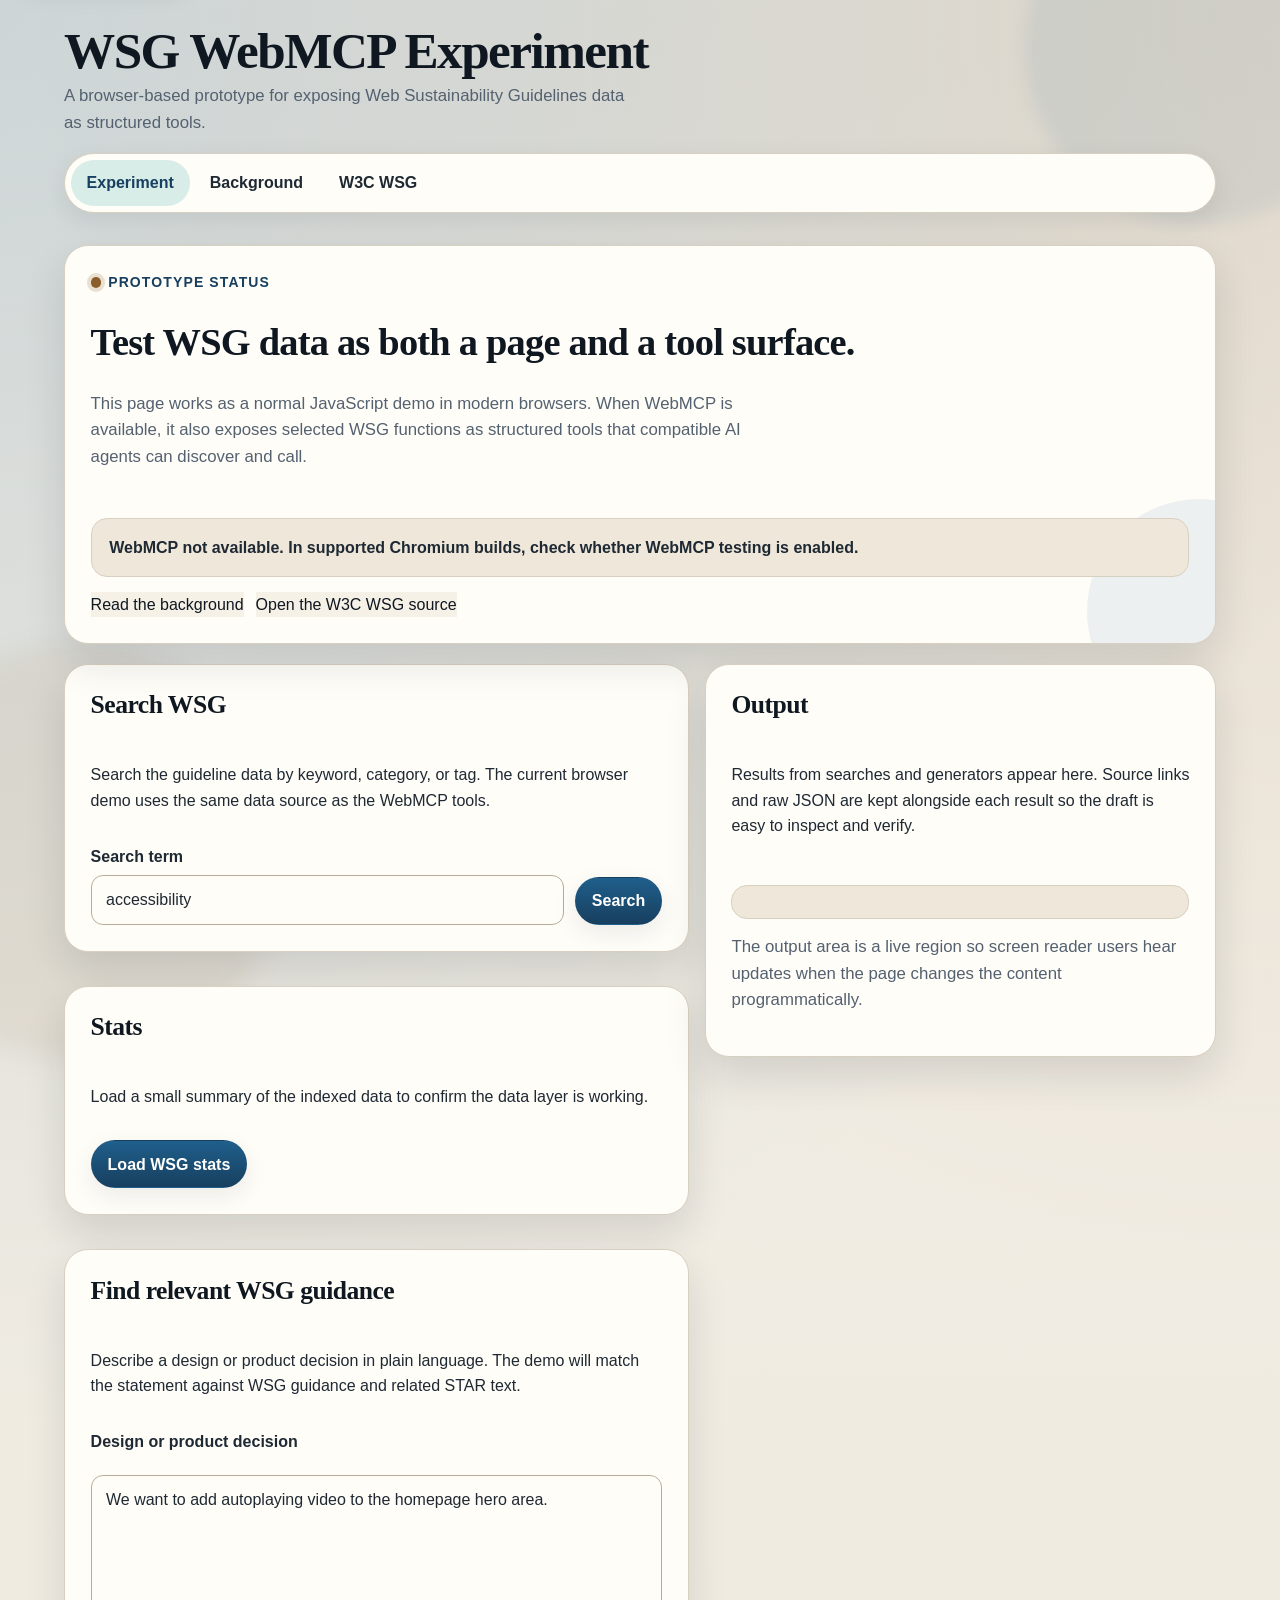
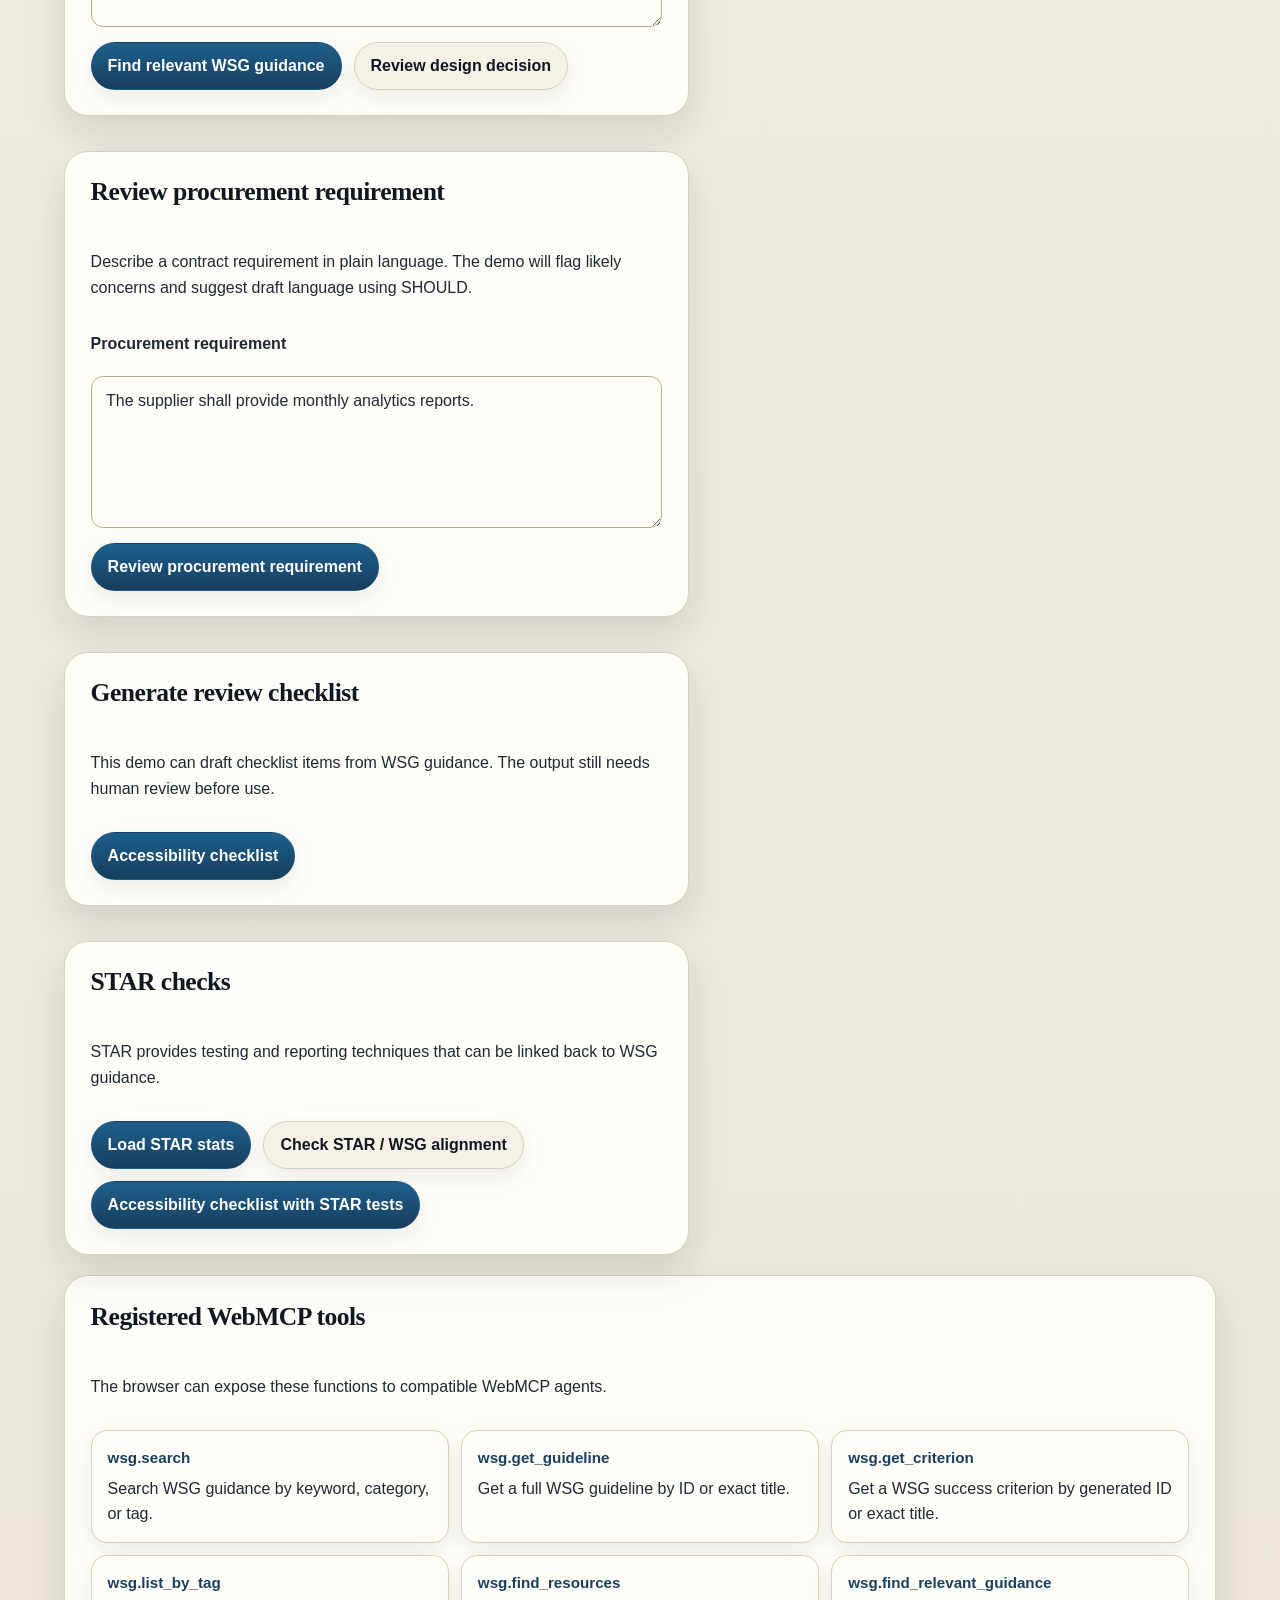
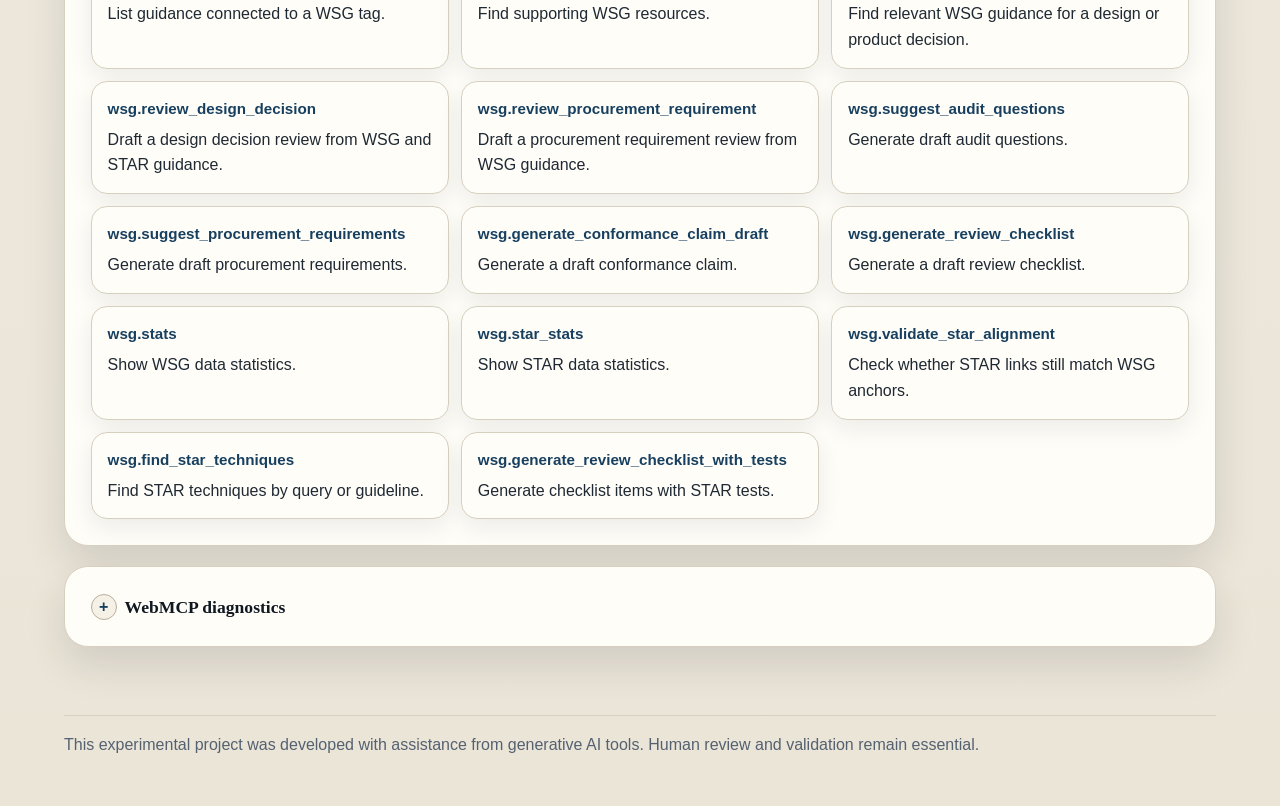
==== commit 26031823: "Refine sustainability-focused UI" ====
--- a/index.html
+++ b/index.html
@@ -167,7 +167,8 @@
           <h2>Output</h2>
 
           <p>
-            Results from searches and generators appear here.
+            Results from searches and generators appear here. Source links and raw JSON are kept
+            alongside each result so the draft is easy to inspect and verify.
           </p>
 
           <div id="output" class="results" role="status" aria-live="polite" aria-atomic="true"></div>
@@ -212,19 +213,22 @@
 
     <section class="panel">
       <div class="panel__inner stack">
-        <h2>WebMCP diagnostics</h2>
-
-        <p>
-          These controls test whether this browser exposes WebMCP tool discovery or
-          invocation features. They are separate from the normal JavaScript demo.
-        </p>
-
-        <div class="button-row">
-          <button id="list-webmcp-tools" type="button">List registered WebMCP tools</button>
-          <button id="test-webmcp-stats" type="button" class="secondary">Test wsg.stats through WebMCP</button>
-        </div>
-
-        <pre id="webmcp-output" class="results" role="status" aria-live="polite" aria-atomic="true"></pre>
+        <details class="panel-disclosure">
+          <summary>WebMCP diagnostics</summary>
+
+          <p>
+            These controls test whether this browser exposes WebMCP tool discovery or
+            invocation features. They are separate from the normal JavaScript demo and stay
+            collapsed unless you need them.
+          </p>
+
+          <div class="button-row">
+            <button id="list-webmcp-tools" type="button">List registered WebMCP tools</button>
+            <button id="test-webmcp-stats" type="button" class="secondary">Test wsg.stats through WebMCP</button>
+          </div>
+
+          <pre id="webmcp-output" class="results" role="status" aria-live="polite" aria-atomic="true"></pre>
+        </details>
       </div>
     </section>
   </main>
--- a/styles/site.css
+++ b/styles/site.css
@@ -324,6 +324,114 @@
   align-self: start;
 }
 
+.panel-disclosure {
+  display: grid;
+  gap: 0.9rem;
+}
+
+.panel-disclosure > summary {
+  display: inline-flex;
+  align-items: center;
+  gap: 0.5rem;
+  width: fit-content;
+  color: var(--heading);
+  font-family: var(--heading-font);
+  font-size: 1.1rem;
+  font-weight: 800;
+  cursor: pointer;
+}
+
+.panel-disclosure > summary::marker,
+.panel-disclosure > summary::-webkit-details-marker {
+  display: none;
+}
+
+.panel-disclosure > summary::before {
+  content: "+";
+  display: inline-flex;
+  align-items: center;
+  justify-content: center;
+  width: 1.5rem;
+  height: 1.5rem;
+  border: 1px solid var(--border-strong);
+  border-radius: 999px;
+  background: var(--surface-strong);
+  color: var(--accent-strong);
+  font-family: var(--body-font);
+  font-size: 1rem;
+  line-height: 1;
+}
+
+.panel-disclosure[open] > summary::before {
+  content: "−";
+}
+
+.checklist-list {
+  display: grid;
+  gap: 0.9rem;
+  margin: 0;
+  padding: 0;
+  list-style: none;
+}
+
+.checklist-item {
+  display: grid;
+  gap: 0.75rem;
+  padding: 1rem;
+  border: 1px solid var(--border);
+  border-radius: var(--radius-md);
+  background: var(--surface);
+  box-shadow: var(--shadow-soft);
+}
+
+.checklist-item__label {
+  display: flex;
+  gap: 0.75rem;
+  align-items: flex-start;
+  margin: 0;
+  font-weight: 700;
+}
+
+.checklist-item__checkbox {
+  margin-top: 0.2rem;
+  flex: 0 0 auto;
+  accent-color: var(--accent);
+}
+
+.checklist-item__content {
+  display: grid;
+  gap: 0.45rem;
+}
+
+.checklist-item__question {
+  color: var(--heading);
+  font-size: 1.03rem;
+}
+
+.checklist-item__meta,
+.checklist-item__group-label,
+.checklist-item__subtext {
+  color: var(--text-muted);
+}
+
+.checklist-item__group {
+  display: grid;
+  gap: 0.45rem;
+}
+
+.checklist-item__group-label {
+  margin: 0;
+  font-size: 0.95rem;
+  font-weight: 700;
+}
+
+.checklist-item__sublist {
+  margin: 0;
+  padding-left: 1.15rem;
+  display: grid;
+  gap: 0.35rem;
+}
+
 .eyebrow {
   display: inline-flex;
   align-items: center;
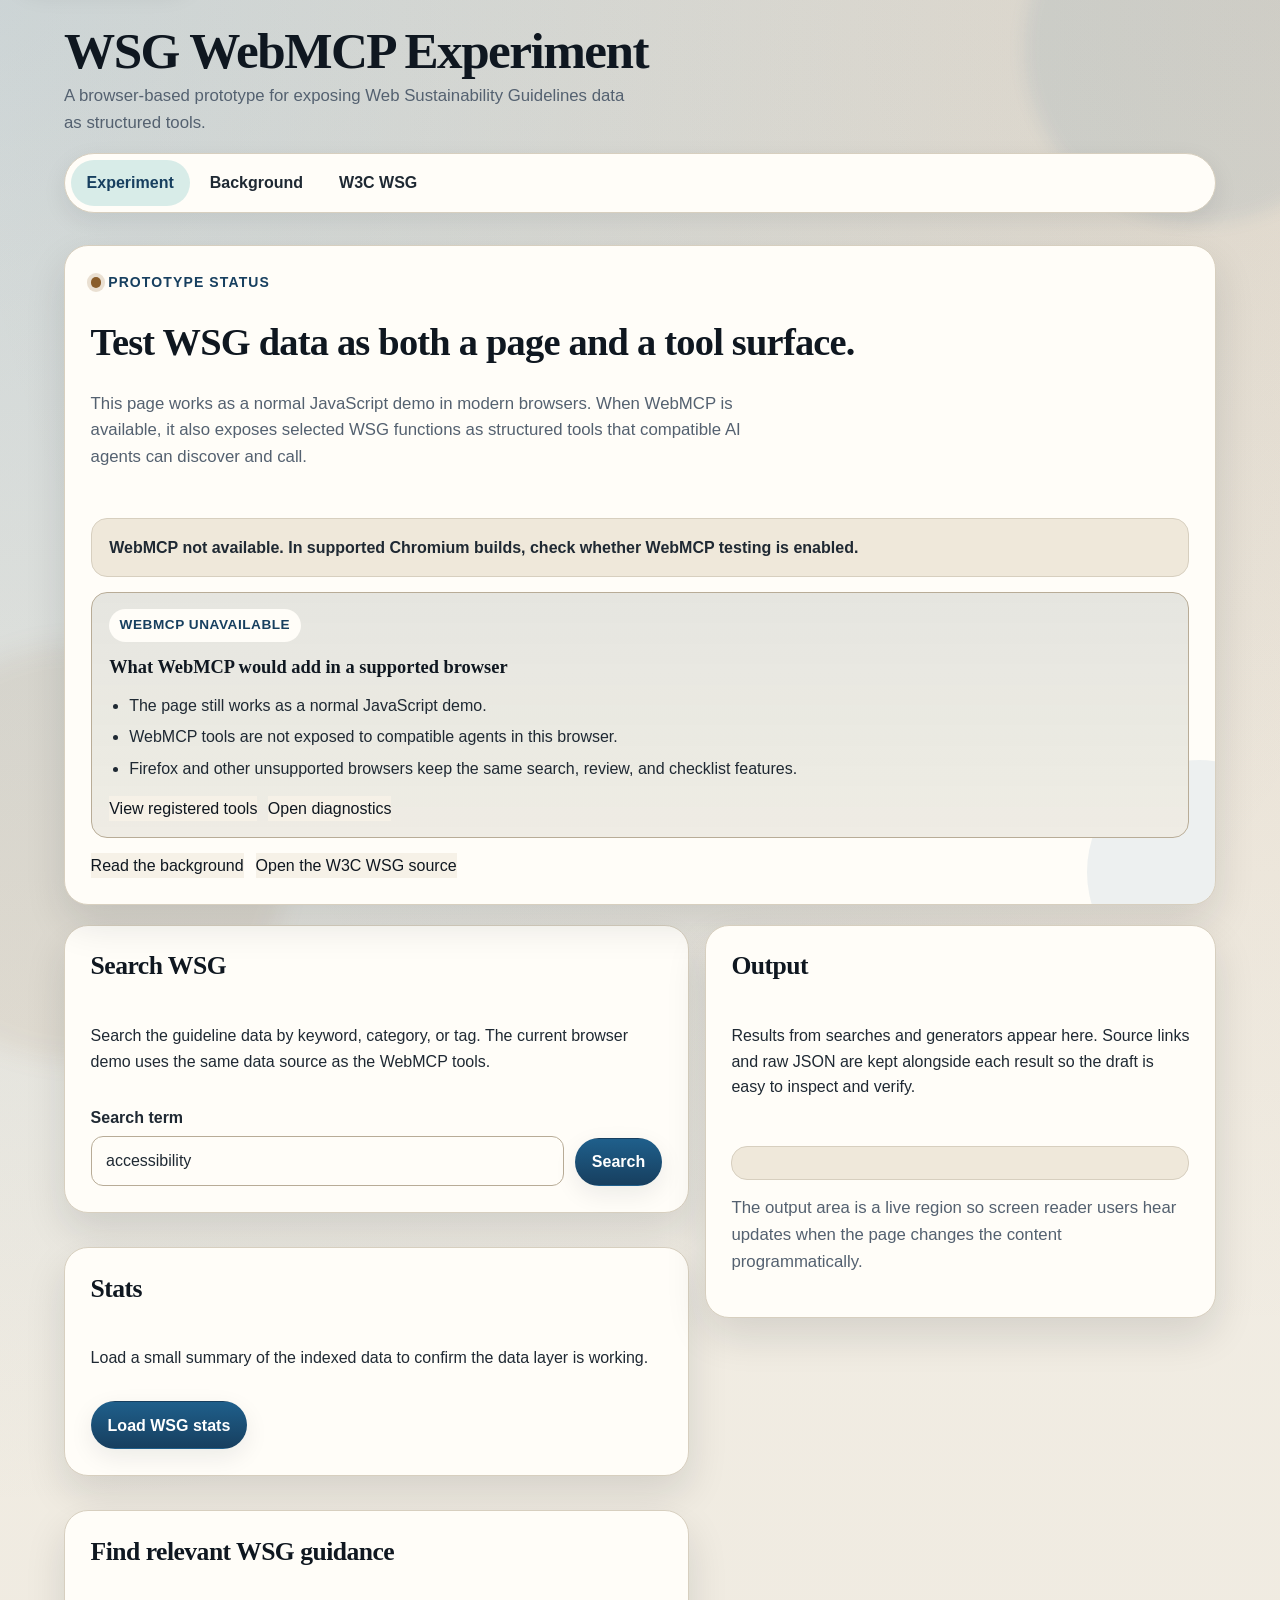
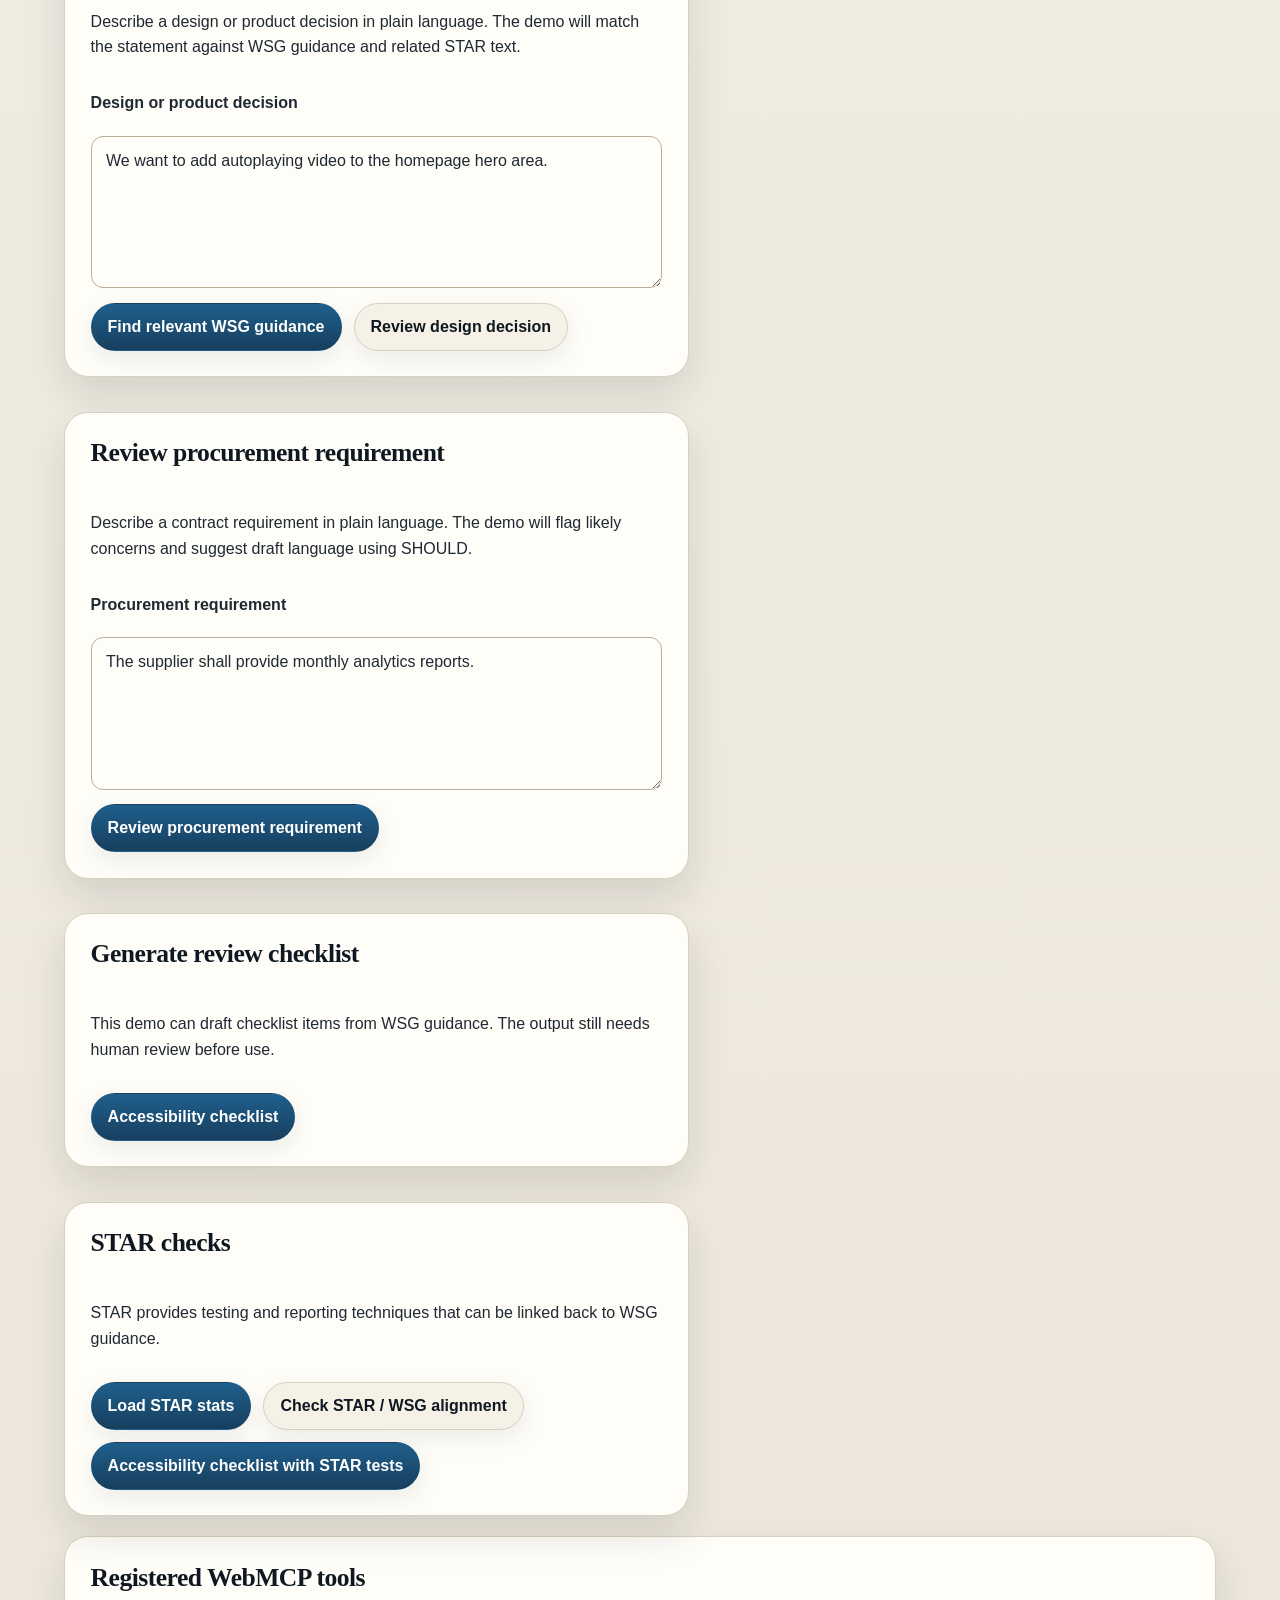
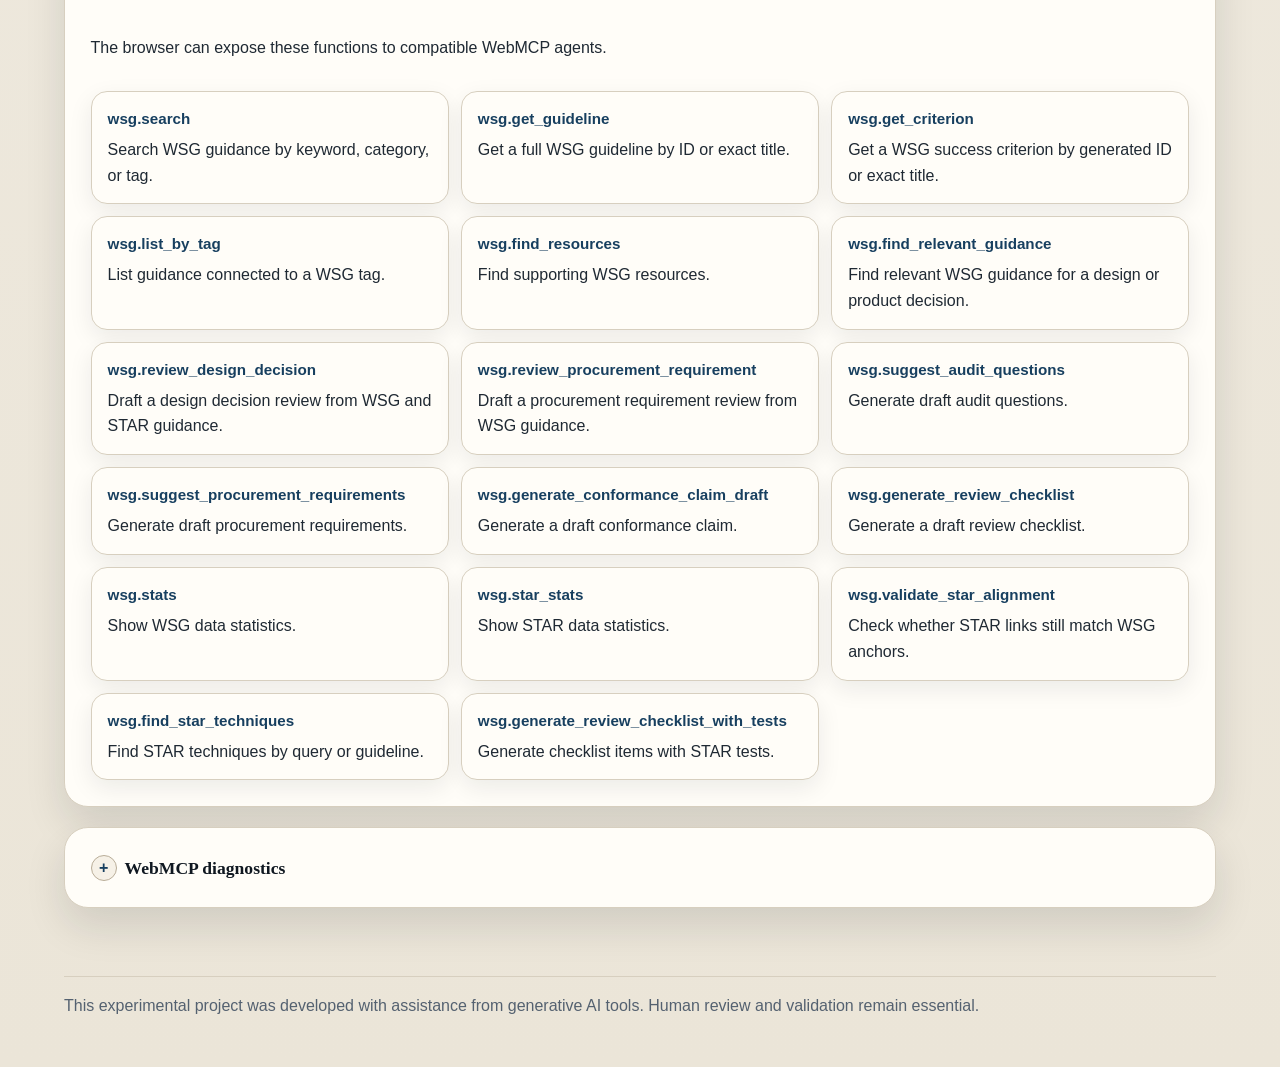
==== commit 582a8421: "Highlight WebMCP browser capabilities" ====
--- a/index.html
+++ b/index.html
@@ -43,6 +43,8 @@
           Checking WebMCP...
         </p>
 
+        <div id="webmcp-capabilities" class="webmcp-capabilities" aria-live="polite" aria-atomic="true"></div>
+
         <div class="actions">
           <a class="button secondary" href="./background.html">Read the background</a>
           <a class="button secondary" href="https://www.w3.org/TR/web-sustainability-guidelines/">
@@ -181,7 +183,7 @@
       </section>
     </div>
 
-    <section class="panel">
+    <section class="panel" id="registered-webmcp-tools">
       <div class="panel__inner stack">
         <h2>Registered WebMCP tools</h2>
 
@@ -211,7 +213,7 @@
       </div>
     </section>
 
-    <section class="panel">
+    <section class="panel" id="webmcp-diagnostics">
       <div class="panel__inner stack">
         <details class="panel-disclosure">
           <summary>WebMCP diagnostics</summary>
--- a/styles/site.css
+++ b/styles/site.css
@@ -476,6 +476,55 @@
   font-weight: 700;
 }
 
+.webmcp-capabilities {
+  display: grid;
+  gap: 0.9rem;
+  padding: 1rem 1.1rem;
+  border: 1px solid var(--border-strong);
+  border-radius: var(--radius-md);
+  background:
+    linear-gradient(180deg, rgba(31, 95, 139, 0.08), rgba(31, 95, 139, 0.03)),
+    var(--surface-strong);
+}
+
+.webmcp-capabilities__badge {
+  display: inline-flex;
+  width: fit-content;
+  margin: 0;
+  padding: 0.35rem 0.65rem;
+  border-radius: 999px;
+  background: var(--surface);
+  color: var(--accent-strong);
+  font-size: 0.85rem;
+  font-weight: 800;
+  letter-spacing: 0.04em;
+  text-transform: uppercase;
+}
+
+.webmcp-capabilities__title {
+  margin: 0;
+  color: var(--heading);
+  font-family: var(--heading-font);
+  font-size: 1.15rem;
+  line-height: 1.25;
+}
+
+.webmcp-capabilities__list {
+  margin: 0;
+  padding-left: 1.25rem;
+  color: var(--text);
+}
+
+.webmcp-capabilities__list li + li {
+  margin-top: 0.35rem;
+}
+
+.webmcp-capabilities__actions {
+  display: flex;
+  flex-wrap: wrap;
+  gap: 0.65rem;
+}
+
 .panel-grid {
   display: grid;
   gap: 1rem;
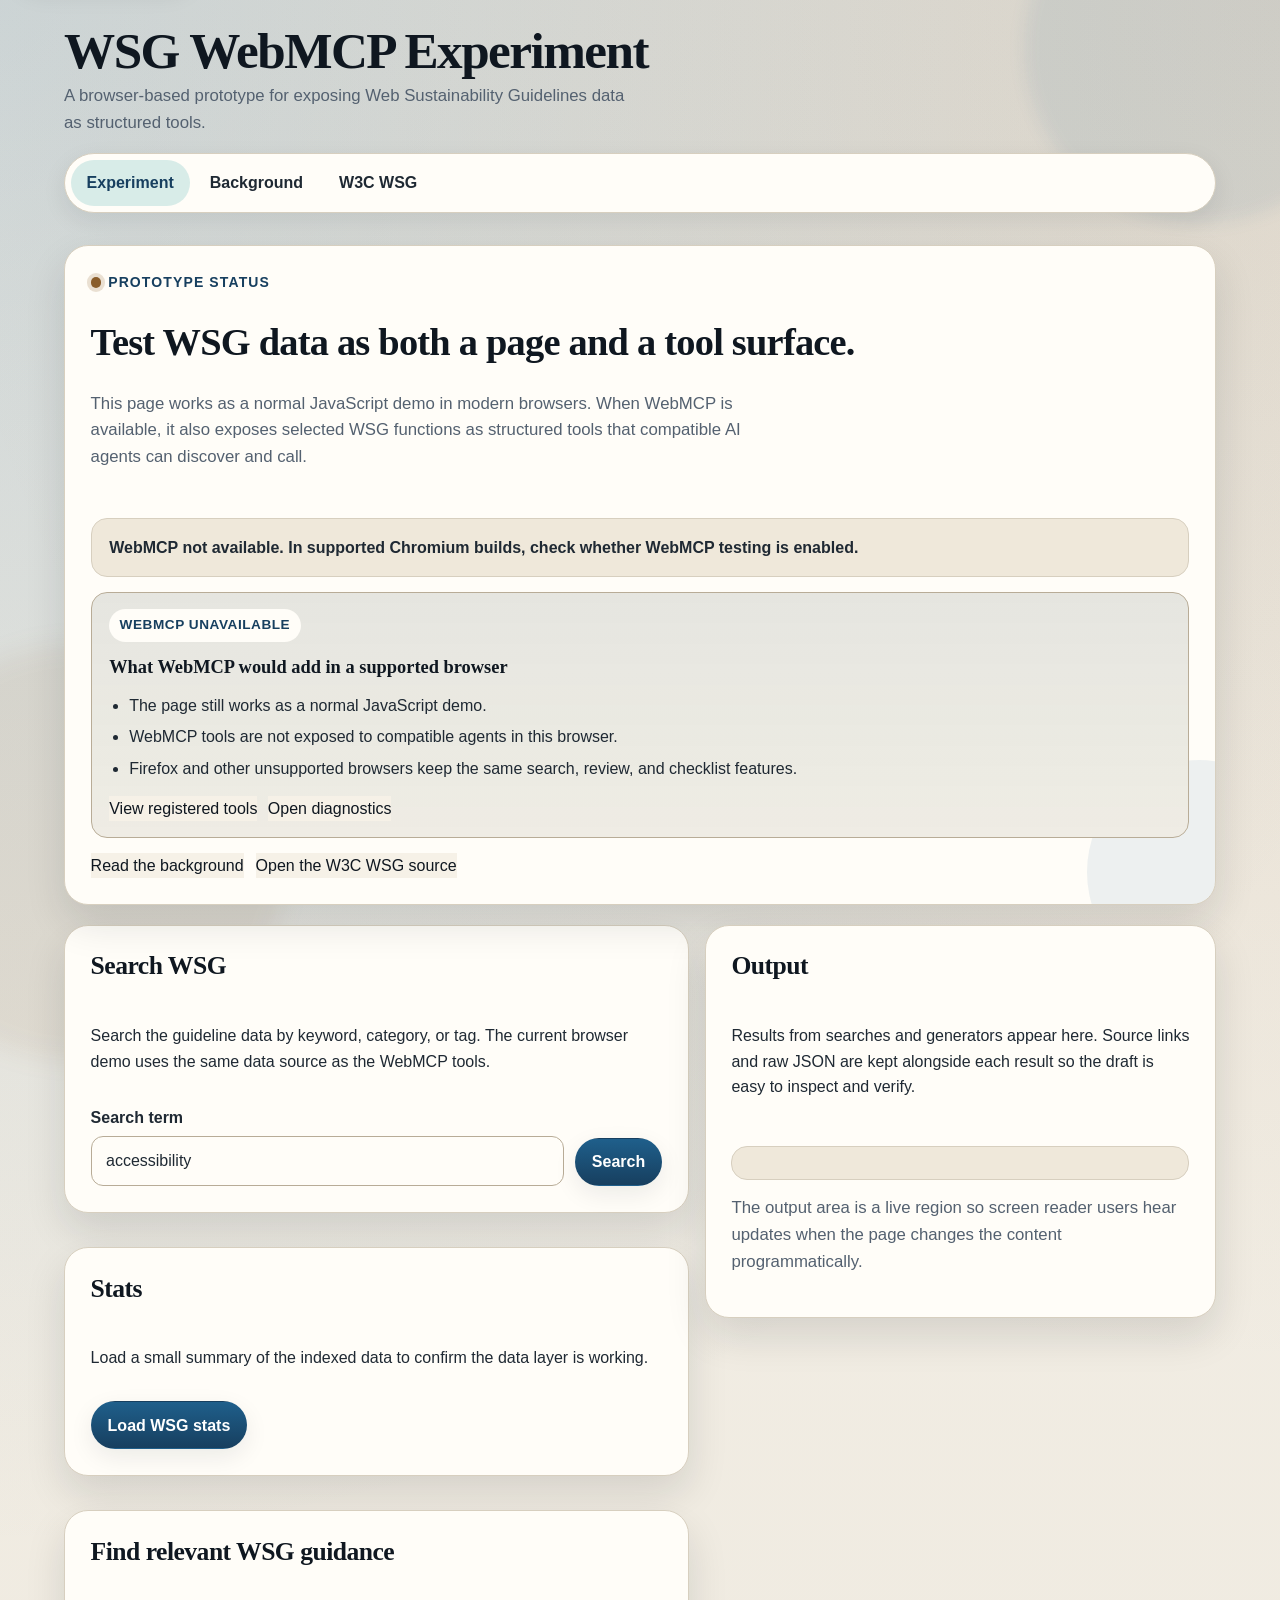
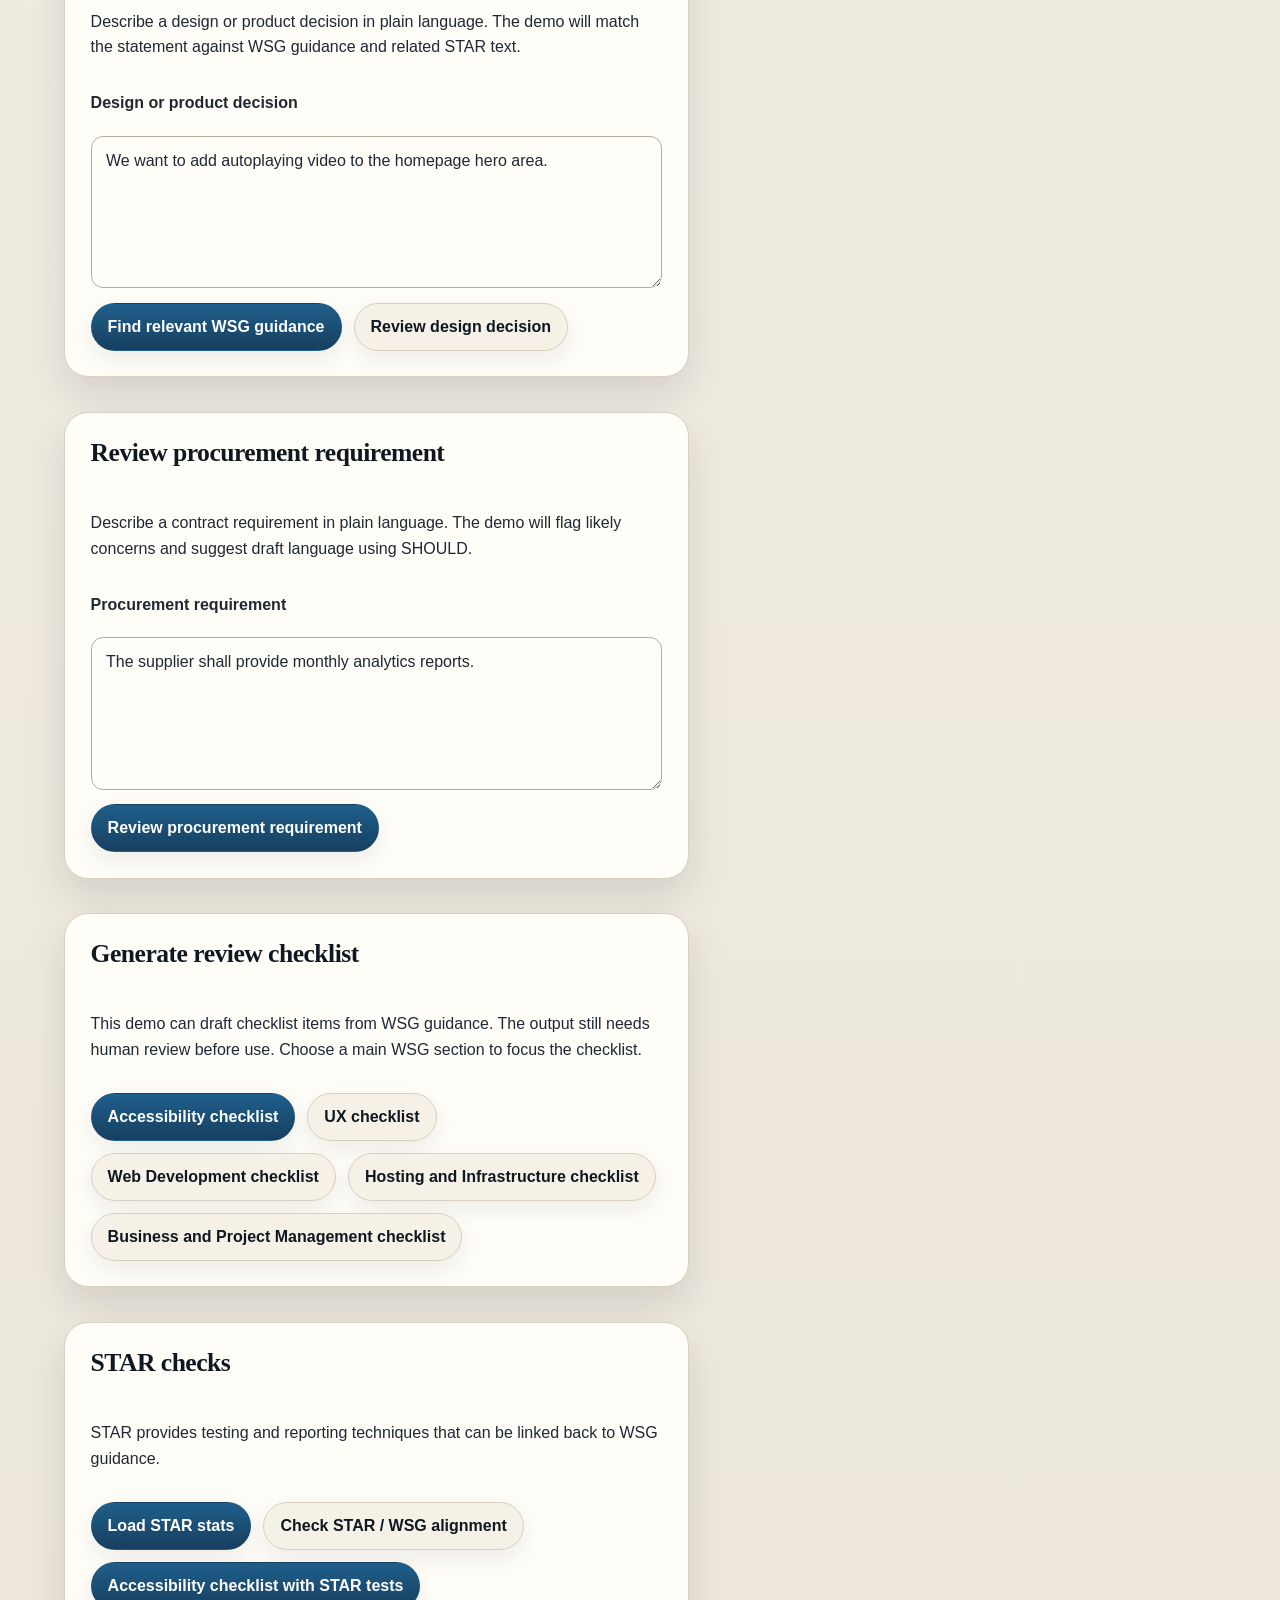
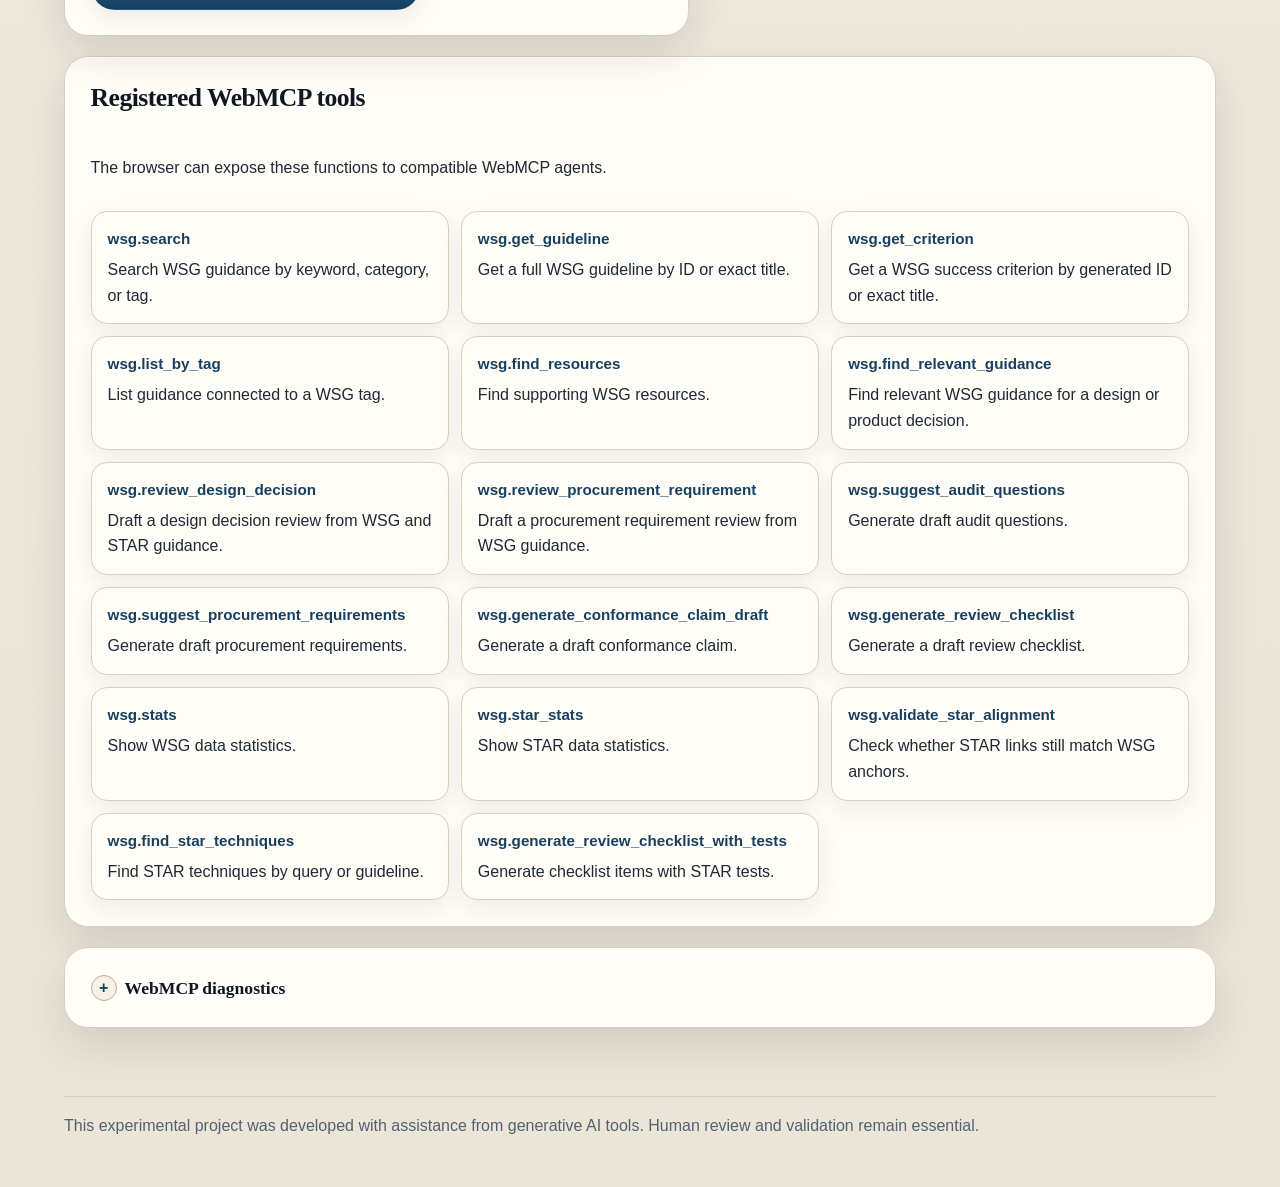
==== commit e9824707: "Add section-specific checklist presets" ====
--- a/index.html
+++ b/index.html
@@ -137,11 +137,15 @@
 
             <p>
               This demo can draft checklist items from WSG guidance. The output still needs human
-              review before use.
+              review before use. Choose a main WSG section to focus the checklist.
             </p>
 
             <div class="button-row">
               <button id="generate-checklist" type="button">Accessibility checklist</button>
+              <button id="generate-checklist-ux" type="button" class="secondary">UX checklist</button>
+              <button id="generate-checklist-web-development" type="button" class="secondary">Web Development checklist</button>
+              <button id="generate-checklist-hosting" type="button" class="secondary">Hosting and Infrastructure checklist</button>
+              <button id="generate-checklist-business" type="button" class="secondary">Business and Project Management checklist</button>
             </div>
           </div>
         </section>
--- a/styles/site.css
+++ b/styles/site.css
@@ -385,15 +385,18 @@
 }
 
 .checklist-item__label {
-  display: flex;
-  gap: 0.75rem;
-  align-items: flex-start;
+  display: grid;
+  grid-template-columns: 1.4rem minmax(0, 1fr);
+  gap: 0.9rem;
+  align-items: start;
   margin: 0;
   font-weight: 700;
 }
 
 .checklist-item__checkbox {
-  margin-top: 0.2rem;
+  width: 1.35rem;
+  height: 1.35rem;
+  margin-top: 0.1rem;
   flex: 0 0 auto;
   accent-color: var(--accent);
 }
@@ -419,10 +422,39 @@
   gap: 0.45rem;
 }
 
+.checklist-item__group-row {
+  display: flex;
+  flex-wrap: wrap;
+  align-items: center;
+  justify-content: space-between;
+  gap: 0.5rem;
+}
+
 .checklist-item__group-label {
   margin: 0;
   font-size: 0.95rem;
   font-weight: 700;
+}
+
+.checklist-item__toggle {
+  min-height: 2.25rem;
+  padding: 0.45rem 0.8rem;
+  border: 1px solid var(--border-strong);
+  border-radius: 999px;
+  background: var(--surface-strong);
+  color: var(--heading);
+  box-shadow: none;
+  font-size: 0.92rem;
+  font-weight: 800;
+}
+
+.checklist-item__toggle:hover {
+  filter: none;
+  transform: none;
+}
+
+.checklist-item__toggle:focus-visible {
+  outline-offset: 2px;
 }
 
 .checklist-item__sublist {
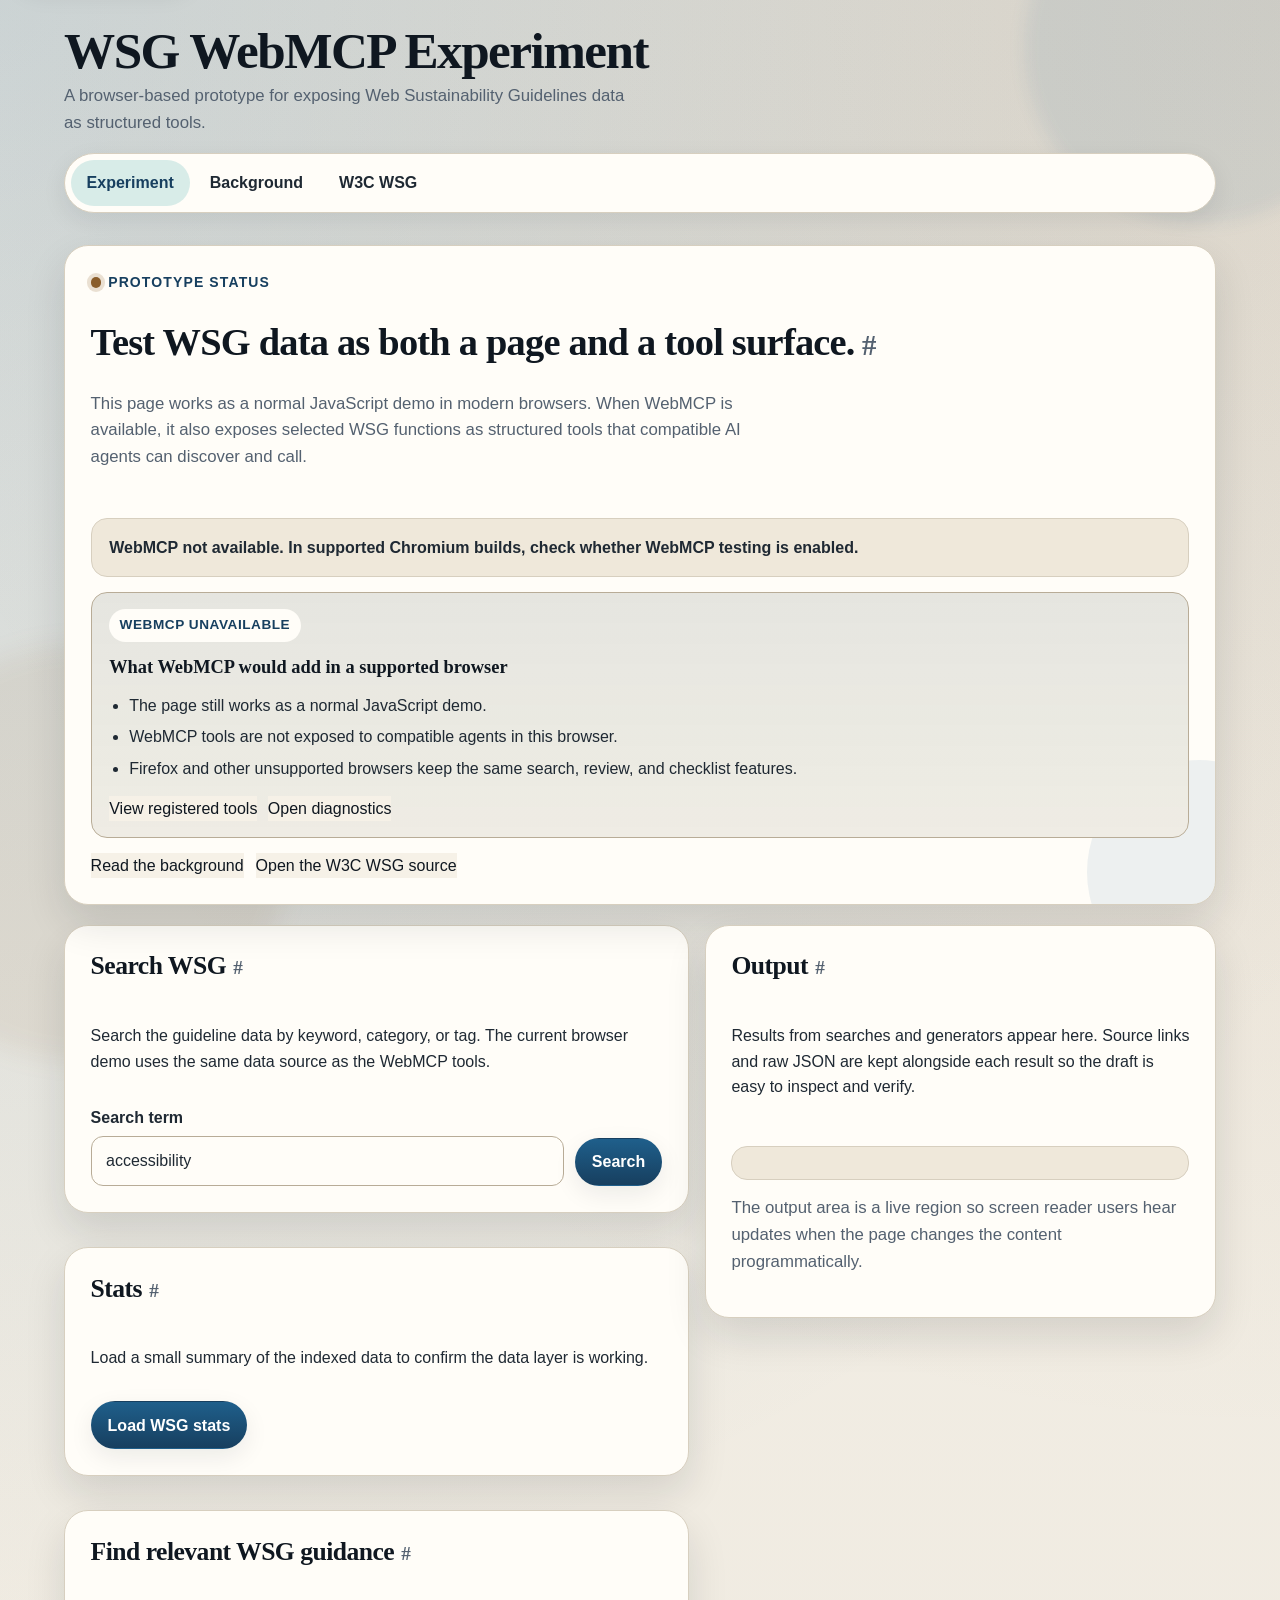
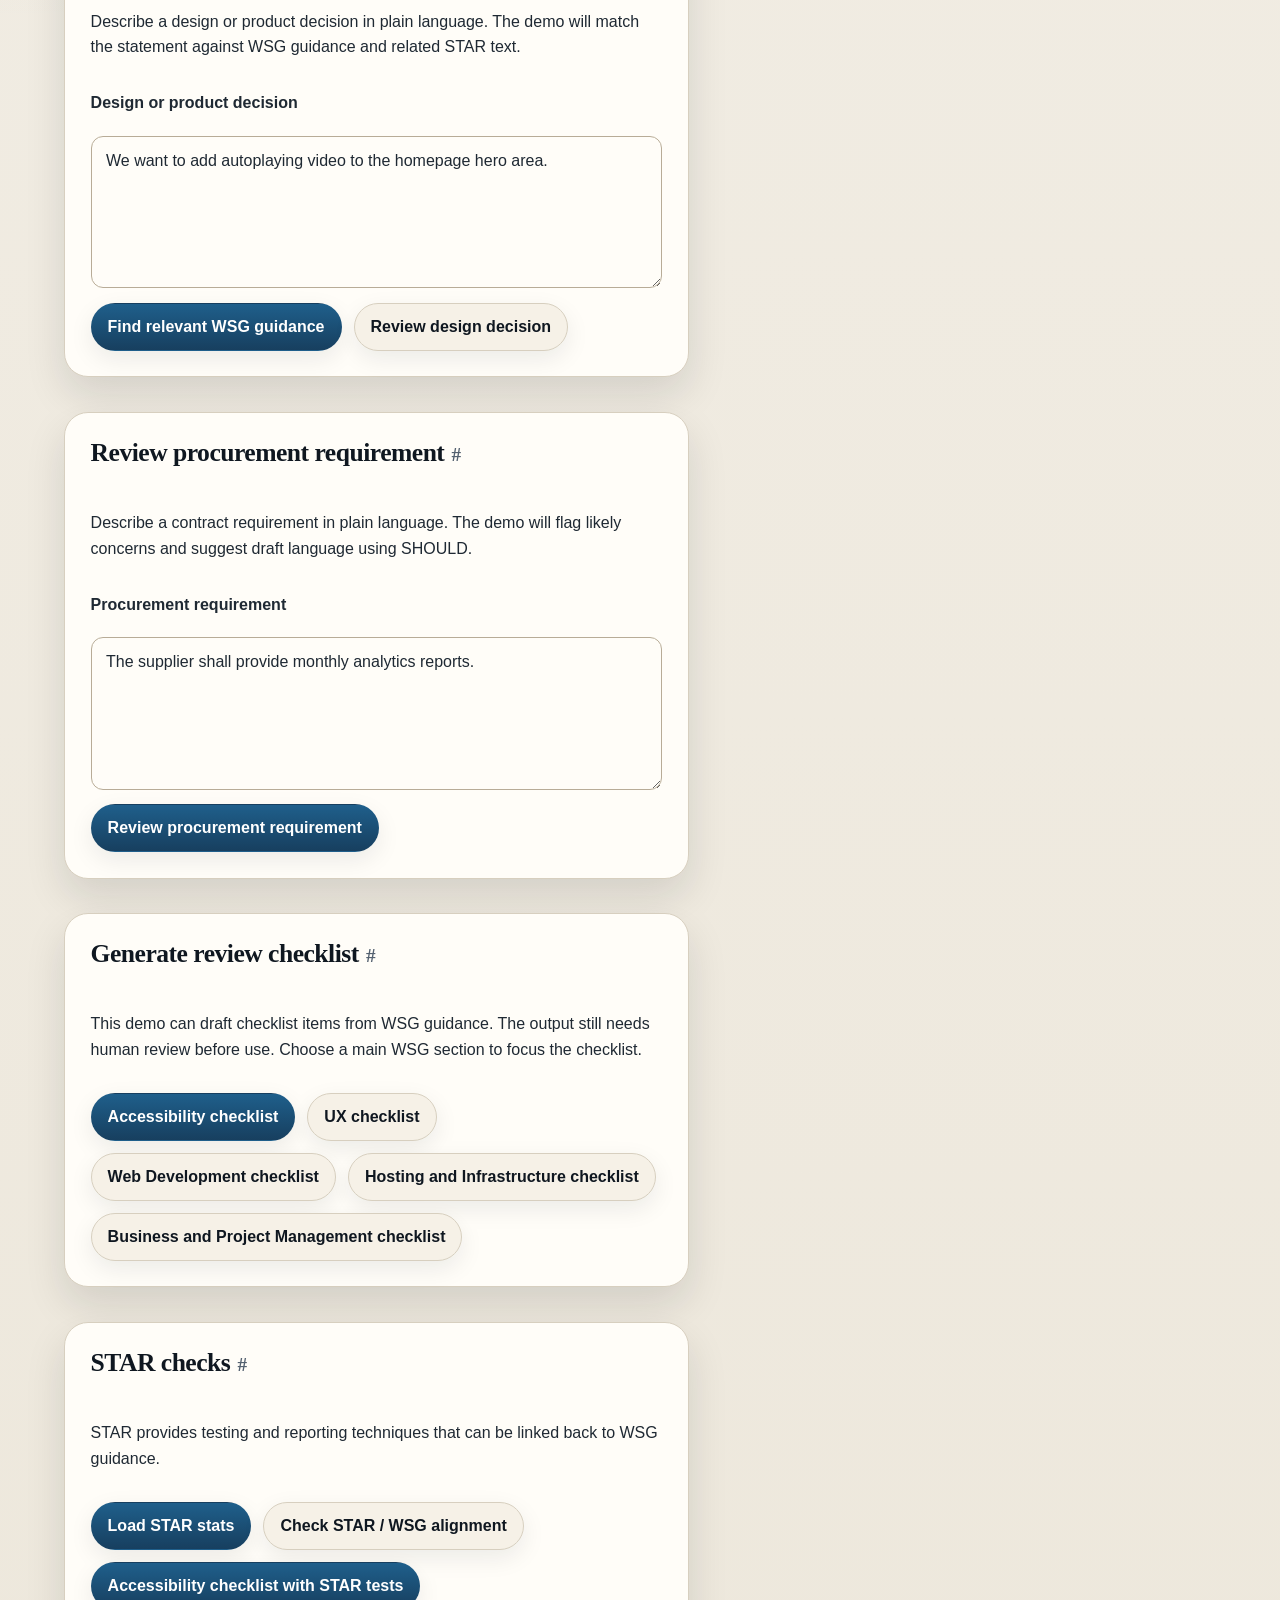
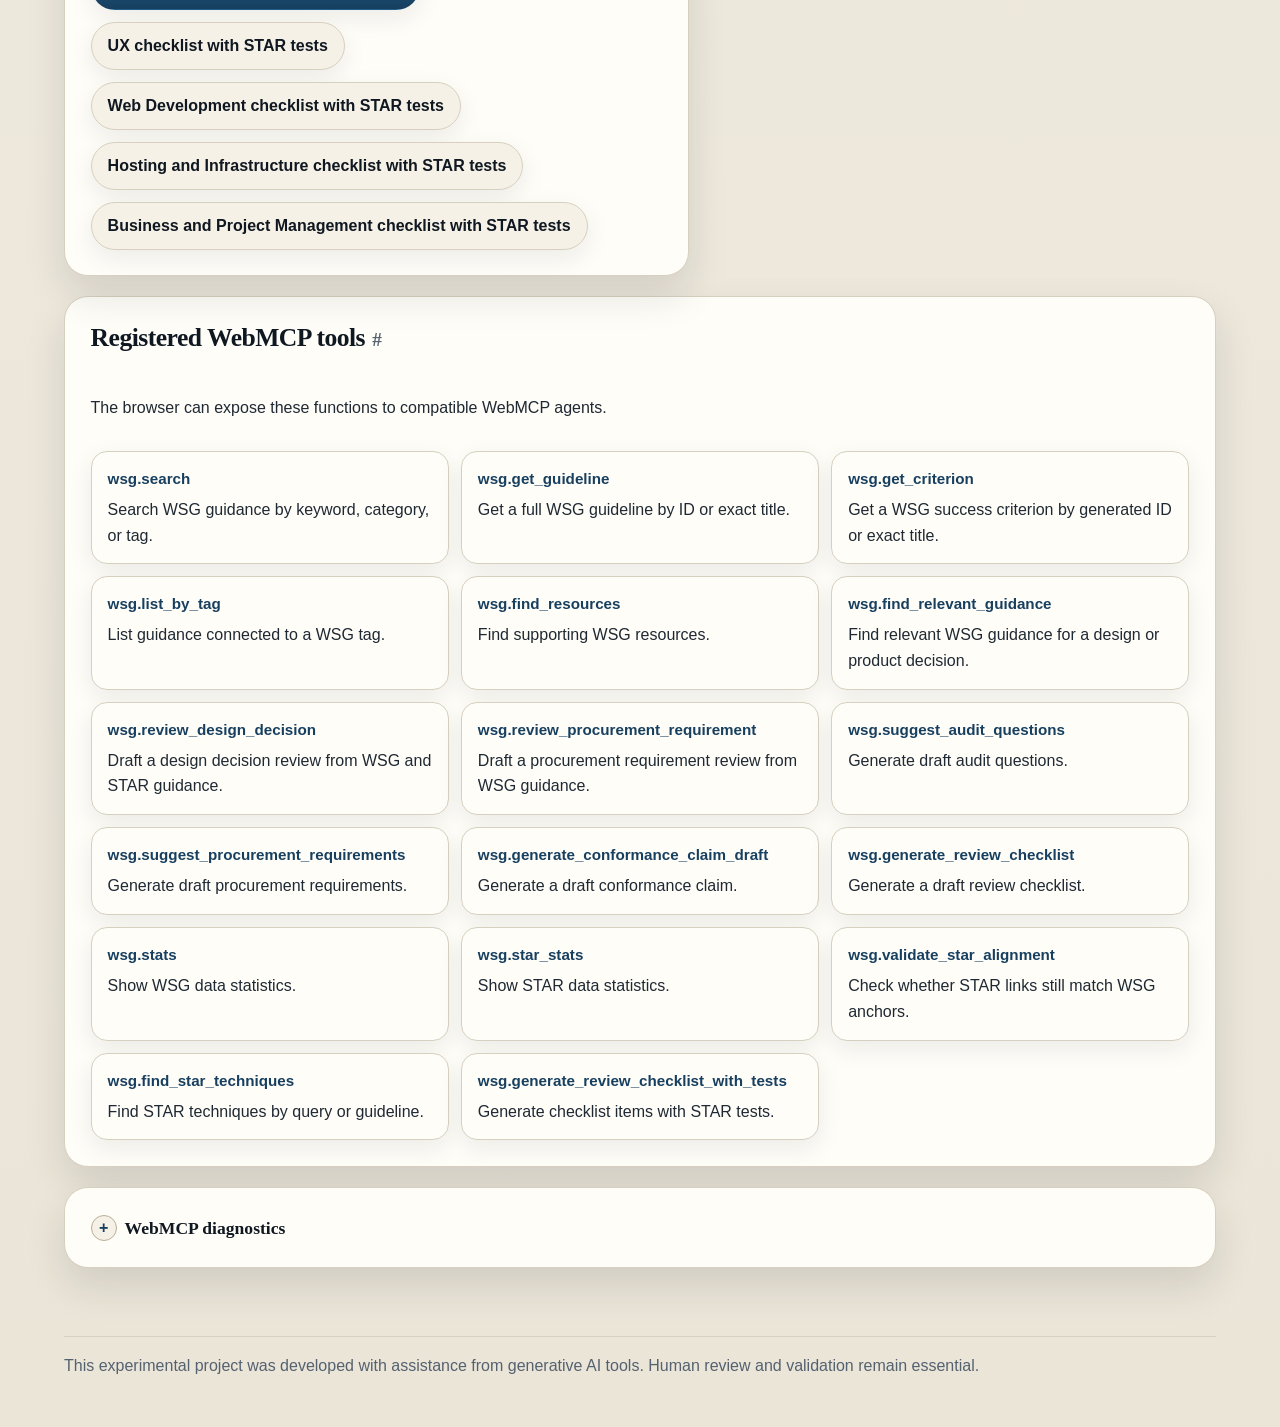
==== commit b5c46ec3: "Add STAR checklist variants and glossary-ready anchors" ====
--- a/index.html
+++ b/index.html
@@ -31,7 +31,12 @@
     <section class="hero">
       <div class="hero__inner stack">
         <p class="eyebrow">Prototype status</p>
-        <h2>Test WSG data as both a page and a tool surface.</h2>
+        <h2 id="prototype-status" tabindex="-1">
+          <a class="section-anchor" href="#prototype-status">
+            <span>Test WSG data as both a page and a tool surface.</span>
+            <span class="section-anchor__marker" aria-hidden="true">#</span>
+          </a>
+        </h2>
 
         <p class="lede">
           This page works as a normal JavaScript demo in modern browsers. When WebMCP is
@@ -58,7 +63,12 @@
       <div class="stack">
         <section class="panel">
           <div class="panel__inner stack">
-            <h2>Search WSG</h2>
+            <h2 id="search-wsg" tabindex="-1">
+              <a class="section-anchor" href="#search-wsg">
+                <span>Search WSG</span>
+                <span class="section-anchor__marker" aria-hidden="true">#</span>
+              </a>
+            </h2>
 
             <p>
               Search the guideline data by keyword, category, or tag. The current browser demo
@@ -78,7 +88,12 @@
 
         <section class="panel">
           <div class="panel__inner stack">
-            <h2>Stats</h2>
+            <h2 id="stats" tabindex="-1">
+              <a class="section-anchor" href="#stats">
+                <span>Stats</span>
+                <span class="section-anchor__marker" aria-hidden="true">#</span>
+              </a>
+            </h2>
 
             <p>
               Load a small summary of the indexed data to confirm the data layer is working.
@@ -92,7 +107,12 @@
 
         <section class="panel">
           <div class="panel__inner stack">
-            <h2>Find relevant WSG guidance</h2>
+            <h2 id="find-relevant-wsg-guidance" tabindex="-1">
+              <a class="section-anchor" href="#find-relevant-wsg-guidance">
+                <span>Find relevant WSG guidance</span>
+                <span class="section-anchor__marker" aria-hidden="true">#</span>
+              </a>
+            </h2>
 
             <p>
               Describe a design or product decision in plain language. The demo will match the
@@ -113,7 +133,12 @@
 
         <section class="panel">
           <div class="panel__inner stack">
-            <h2>Review procurement requirement</h2>
+            <h2 id="review-procurement-requirement" tabindex="-1">
+              <a class="section-anchor" href="#review-procurement-requirement">
+                <span>Review procurement requirement</span>
+                <span class="section-anchor__marker" aria-hidden="true">#</span>
+              </a>
+            </h2>
 
             <p>
               Describe a contract requirement in plain language. The demo will flag likely concerns
@@ -133,7 +158,12 @@
 
         <section class="panel">
           <div class="panel__inner stack">
-            <h2>Generate review checklist</h2>
+            <h2 id="generate-review-checklist" tabindex="-1">
+              <a class="section-anchor" href="#generate-review-checklist">
+                <span>Generate review checklist</span>
+                <span class="section-anchor__marker" aria-hidden="true">#</span>
+              </a>
+            </h2>
 
             <p>
               This demo can draft checklist items from WSG guidance. The output still needs human
@@ -152,7 +182,12 @@
 
         <section class="panel">
           <div class="panel__inner stack">
-            <h2>STAR checks</h2>
+            <h2 id="star-checks" tabindex="-1">
+              <a class="section-anchor" href="#star-checks">
+                <span>STAR checks</span>
+                <span class="section-anchor__marker" aria-hidden="true">#</span>
+              </a>
+            </h2>
 
             <p>
               STAR provides testing and reporting techniques that can be linked back to WSG
@@ -163,21 +198,30 @@
               <button id="load-star-stats" type="button">Load STAR stats</button>
               <button id="validate-star-alignment" type="button" class="secondary">Check STAR / WSG alignment</button>
               <button id="generate-checklist-with-tests" type="button">Accessibility checklist with STAR tests</button>
+              <button id="generate-checklist-with-tests-ux" type="button" class="secondary">UX checklist with STAR tests</button>
+              <button id="generate-checklist-with-tests-web-development" type="button" class="secondary">Web Development checklist with STAR tests</button>
+              <button id="generate-checklist-with-tests-hosting" type="button" class="secondary">Hosting and Infrastructure checklist with STAR tests</button>
+              <button id="generate-checklist-with-tests-business" type="button" class="secondary">Business and Project Management checklist with STAR tests</button>
             </div>
           </div>
         </section>
       </div>
 
-      <section class="panel panel--output">
+      <section class="panel panel--output" id="output" tabindex="-1">
         <div class="panel__inner stack">
-          <h2>Output</h2>
+          <h2>
+            <a class="section-anchor" href="#output">
+              <span>Output</span>
+              <span class="section-anchor__marker" aria-hidden="true">#</span>
+            </a>
+          </h2>
 
           <p>
             Results from searches and generators appear here. Source links and raw JSON are kept
             alongside each result so the draft is easy to inspect and verify.
           </p>
 
-          <div id="output" class="results" role="status" aria-live="polite" aria-atomic="true"></div>
+          <div id="output-content" class="results" role="status" aria-live="polite" aria-atomic="true"></div>
 
           <p class="lede">
             The output area is a live region so screen reader users hear updates when the page
@@ -187,9 +231,14 @@
       </section>
     </div>
 
-    <section class="panel" id="registered-webmcp-tools">
+    <section class="panel" id="registered-webmcp-tools" tabindex="-1">
       <div class="panel__inner stack">
-        <h2>Registered WebMCP tools</h2>
+        <h2>
+          <a class="section-anchor" href="#registered-webmcp-tools">
+            <span>Registered WebMCP tools</span>
+            <span class="section-anchor__marker" aria-hidden="true">#</span>
+          </a>
+        </h2>
 
         <p>
           The browser can expose these functions to compatible WebMCP agents.
@@ -246,6 +295,6 @@
     </p>
   </footer>
 
-  <script type="module" src="./src/app.js"></script>
+  <script type="module" src="./src/app.js?v=20260612-4"></script>
 </body>
 </html>
--- a/styles/site.css
+++ b/styles/site.css
@@ -149,6 +149,27 @@
   color: var(--link-hover);
 }
 
+.section-anchor {
+  display: inline-flex;
+  align-items: baseline;
+  gap: 0.45rem;
+  color: inherit;
+  text-decoration: none;
+}
+
+.section-anchor:hover,
+.section-anchor:focus-visible {
+  color: inherit;
+  text-decoration: underline;
+}
+
+.section-anchor__marker {
+  color: var(--text-muted);
+  font-size: 0.75em;
+  font-weight: 800;
+  line-height: 1;
+}
+
 a:focus-visible,
 button:focus-visible,
 input:focus-visible {
@@ -304,6 +325,12 @@
   font-family: var(--heading-font);
   line-height: 1.15;
   letter-spacing: -0.02em;
+}
+
+.panel[id],
+.panel h2[id],
+.panel h3[id] {
+  scroll-margin-top: 1.25rem;
 }
 
 .hero h2 {
@@ -422,38 +449,48 @@
   gap: 0.45rem;
 }
 
-.checklist-item__group-row {
+.checklist-item__group-label {
+  margin: 0;
+  font-size: 0.95rem;
+  font-weight: 700;
+}
+
+.checklist-toolbar {
   display: flex;
   flex-wrap: wrap;
   align-items: center;
   justify-content: space-between;
-  gap: 0.5rem;
-}
-
-.checklist-item__group-label {
-  margin: 0;
+  gap: 0.75rem;
+  padding: 0.9rem 1rem;
+  border: 1px solid var(--border-strong);
+  border-radius: var(--radius-md);
+  background: var(--surface-strong);
+}
+
+.checklist-toolbar__label {
+  margin: 0;
+  color: var(--text-muted);
   font-size: 0.95rem;
-  font-weight: 700;
-}
-
-.checklist-item__toggle {
-  min-height: 2.25rem;
-  padding: 0.45rem 0.8rem;
+}
+
+.checklist-toolbar__button {
+  min-height: 2.5rem;
+  padding: 0.45rem 0.85rem;
   border: 1px solid var(--border-strong);
   border-radius: 999px;
-  background: var(--surface-strong);
+  background: var(--surface);
   color: var(--heading);
   box-shadow: none;
-  font-size: 0.92rem;
+  font-size: 0.95rem;
   font-weight: 800;
 }
 
-.checklist-item__toggle:hover {
+.checklist-toolbar__button:hover {
   filter: none;
   transform: none;
 }
 
-.checklist-item__toggle:focus-visible {
+.checklist-toolbar__button:focus-visible {
   outline-offset: 2px;
 }
 
